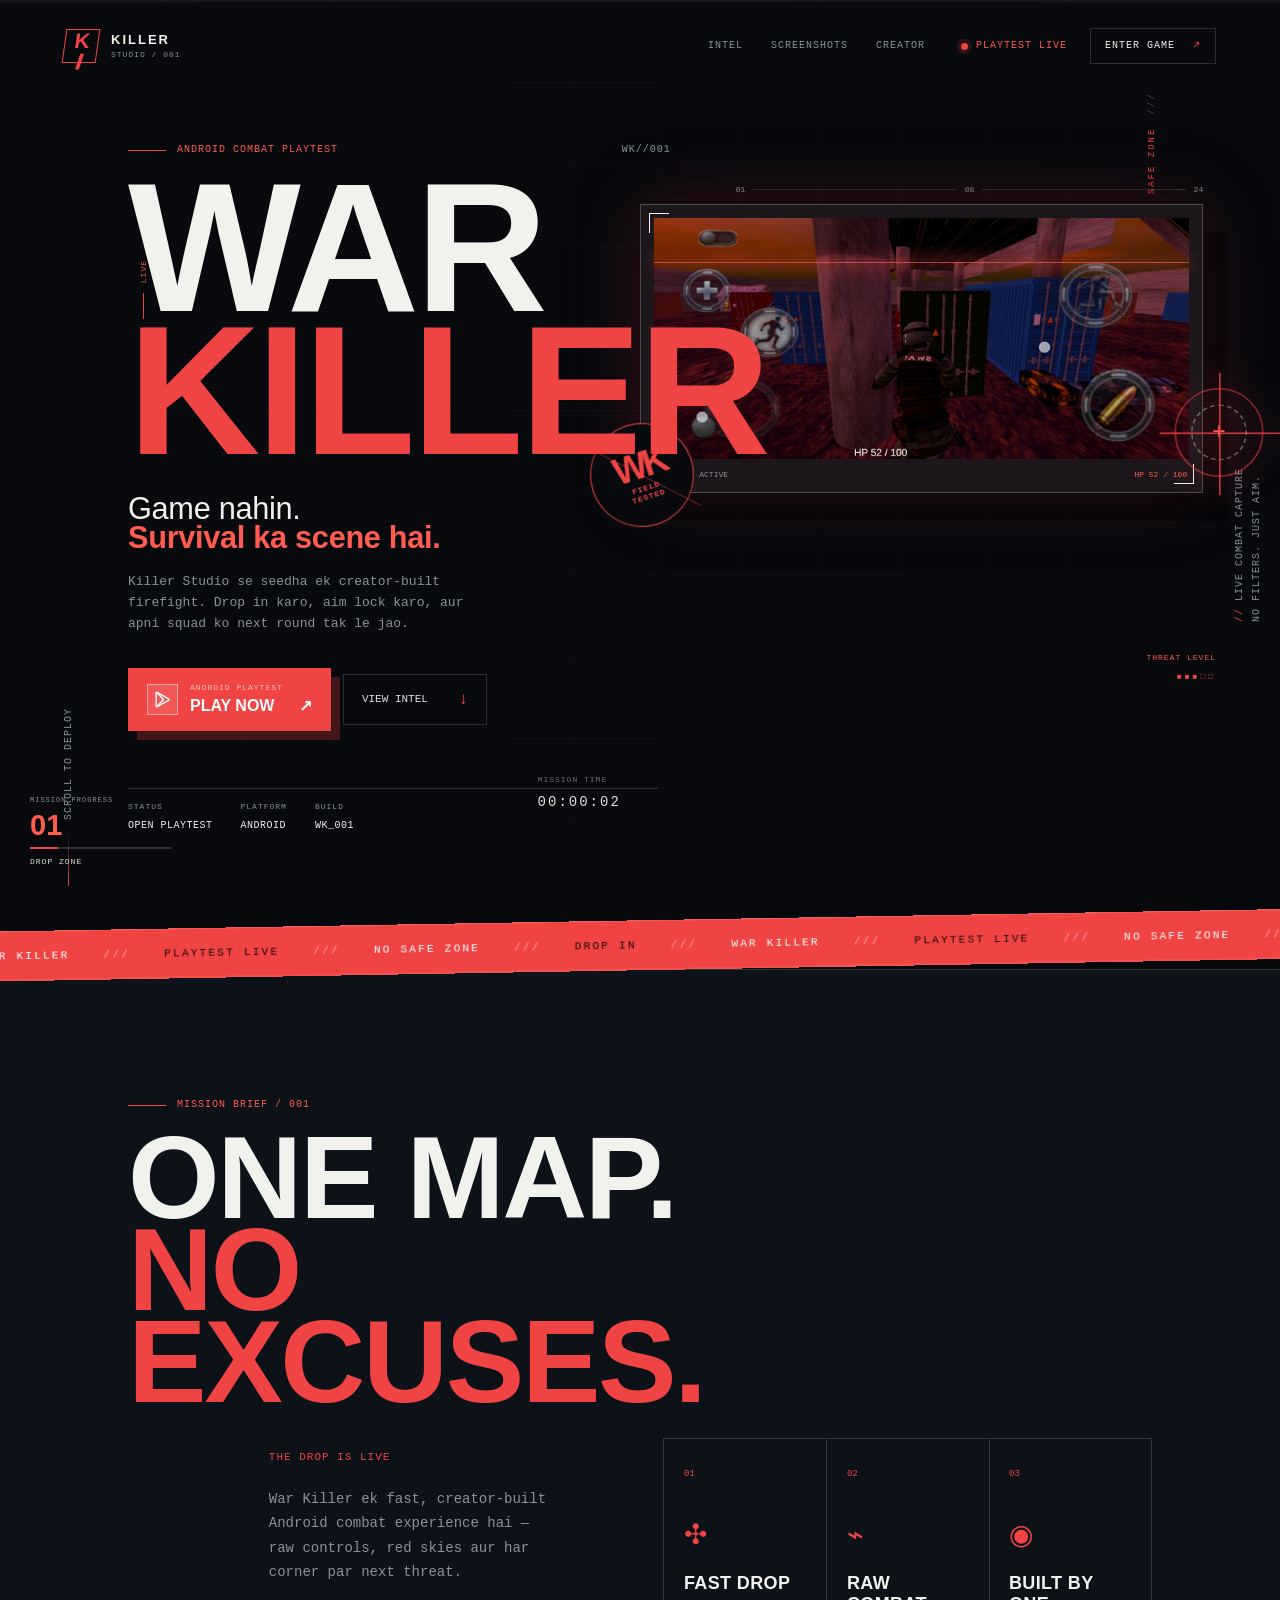
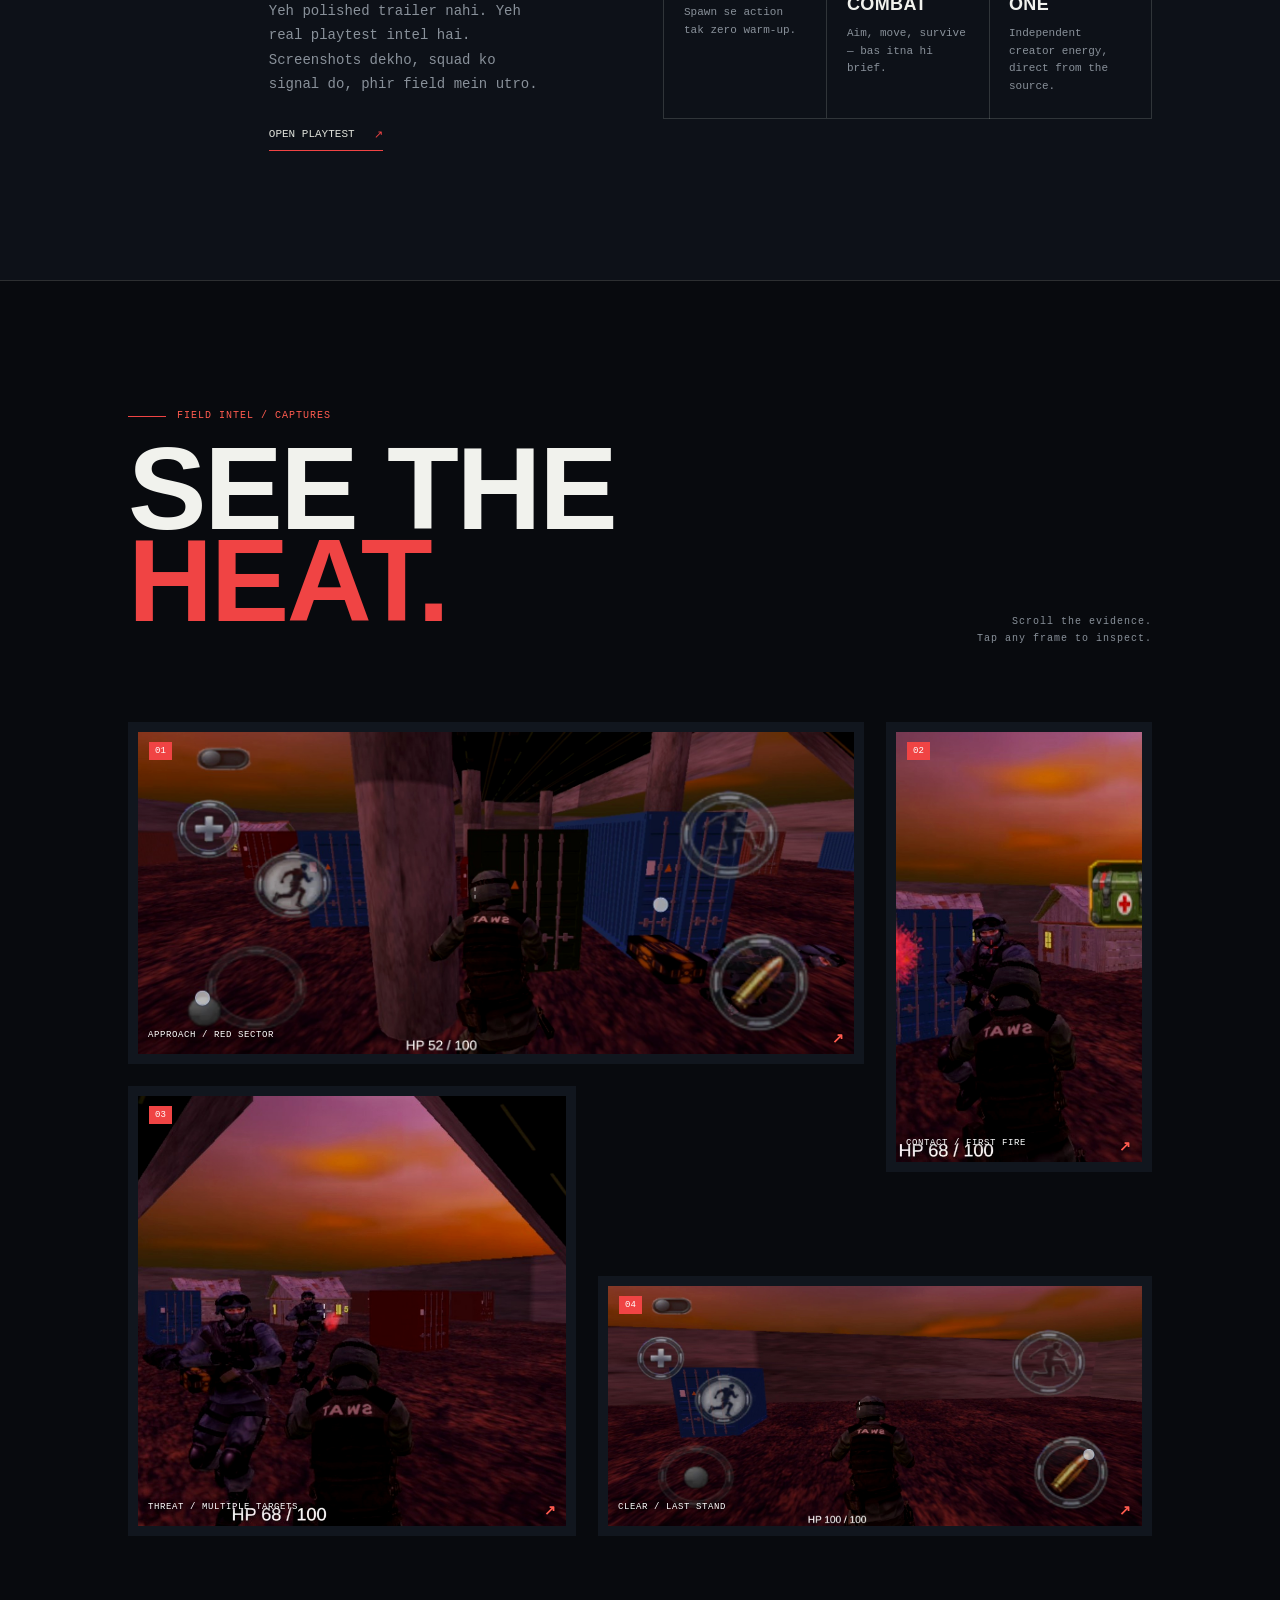
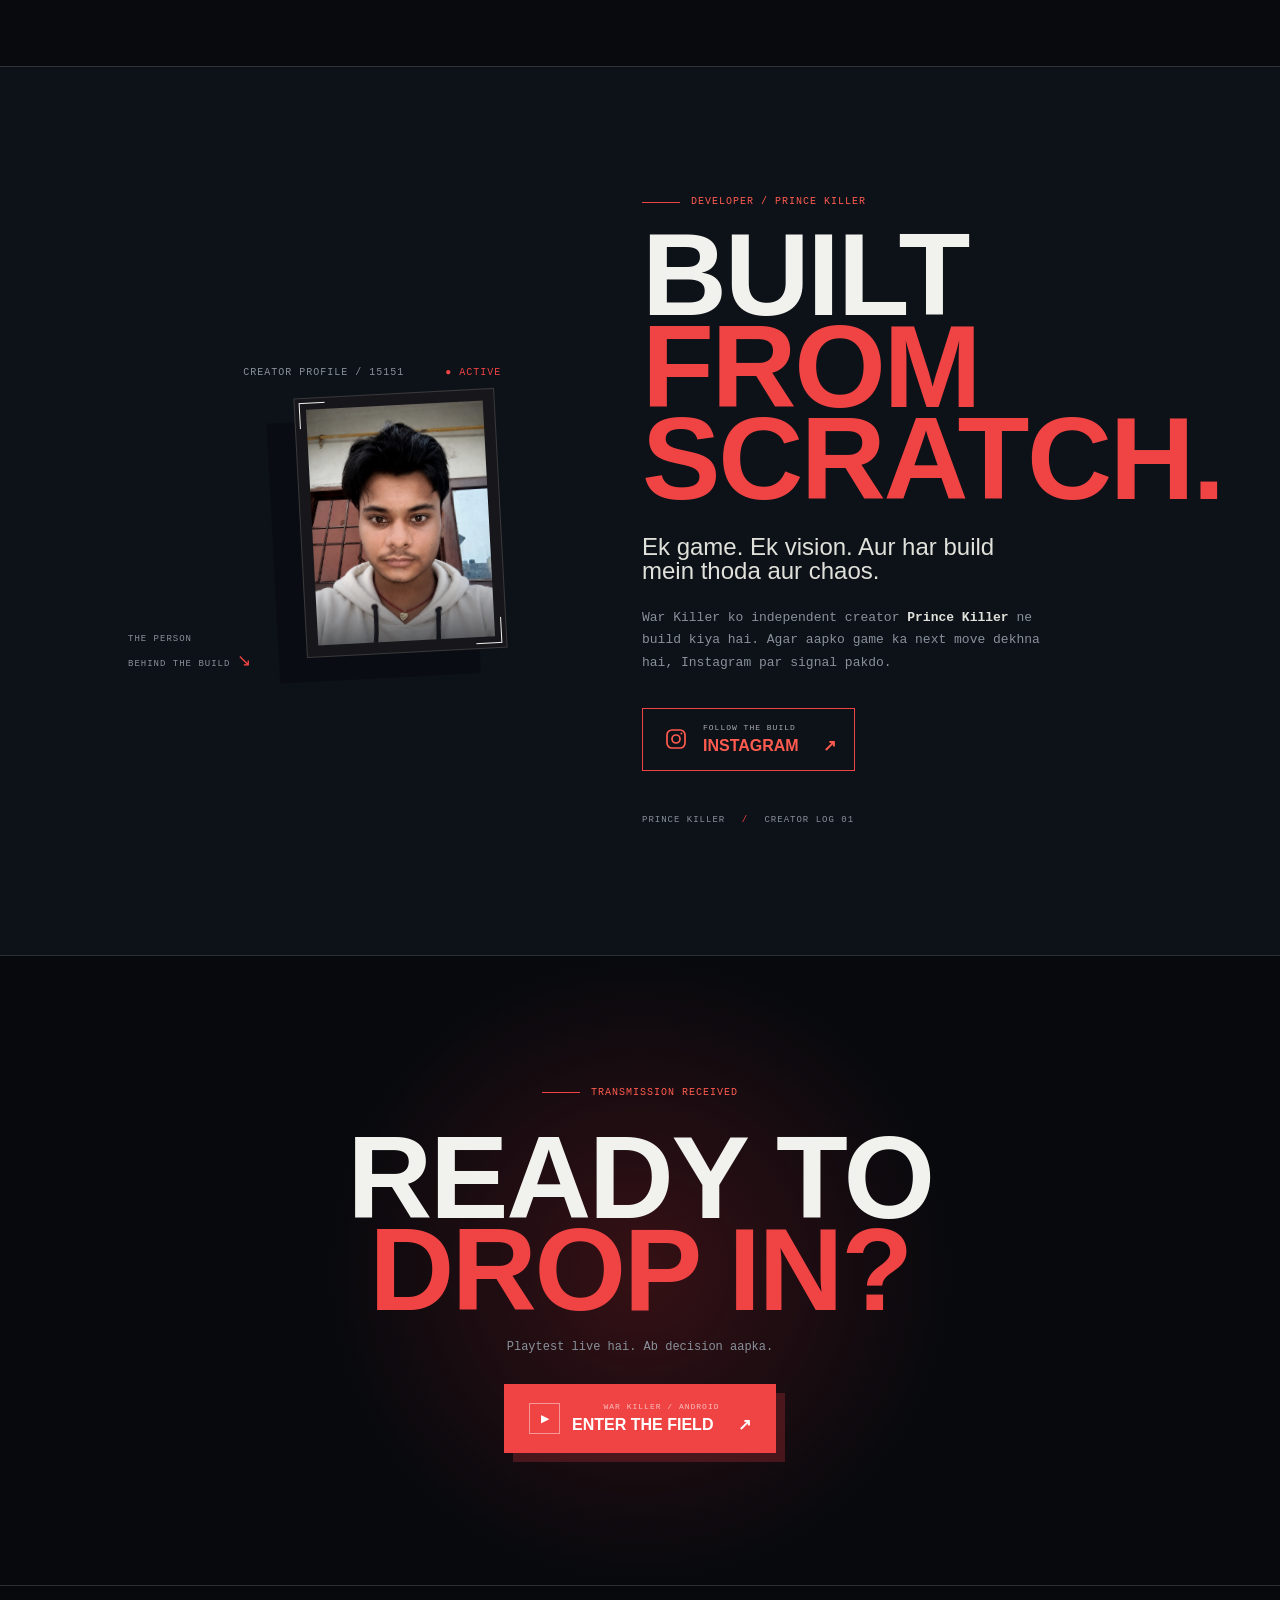
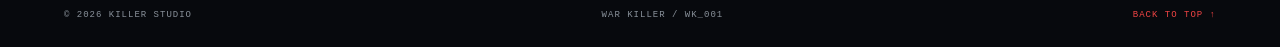
==== index.html @ 5824e51f "Add files via upload" ====
<!doctype html>
<html lang="en">
  <head>
    <meta charset="UTF-8" />
    <meta name="viewport" content="width=device-width, initial-scale=1.0" />
    <meta name="theme-color" content="#07090d" />
    <link rel="icon" href="data:image/svg+xml,%3Csvg xmlns=%27http://www.w3.org/2000/svg%27 viewBox=%270 0 64 64%27%3E%3Crect width=%2764%27 height=%2764%27 rx=%2712%27 fill=%27%2307090d%27/%3E%3Ctext x=%2732%27 y=%2745%27 font-size=%2736%27 font-weight=%27900%27 text-anchor=%27middle%27 fill=%27%23f04444%27 font-family=%27Arial%27%3EK%3C/text%3E%3C/svg%3E" />
    <meta name="description" content="War Killer by Killer Studio — creator-built Android combat playtest." />
    <title>War Killer — Killer Studio</title>
    <link rel="stylesheet" href="styles.css" />
  </head>
  <body>
    <div class="page-loader" id="page-loader" aria-hidden="true">
      <div class="loader-mark">K<span>//</span></div>
      <p>INITIALIZING WAR KILLER <span>WK//001</span></p>
      <div class="loader-track"><i></i></div>
      <small>LOADING FIELD INTEL <b>100%</b></small>
    </div>
    <div class="cursor-orb" aria-hidden="true"></div>
    <div class="scroll-progress" aria-hidden="true"><i></i></div>
    <div class="action-flash" aria-hidden="true"></div>
    <div class="tactical-reticle" aria-hidden="true"><i></i><b>+</b><span></span></div>
    <div class="scroll-mission" aria-hidden="true"><span class="scroll-mission-label">MISSION PROGRESS</span><b id="scroll-mission-value">01</b><i><em></em></i><small id="scroll-mission-name">DROP ZONE</small></div>
    <div class="site-noise" aria-hidden="true"></div>
    <header class="site-header" id="top">
      <a class="brand" href="#top" aria-label="Killer Studio home">
        <span class="brand-mark">K<span>//</span></span>
        <span class="brand-name"><b>KILLER</b><small>STUDIO / 001</small></span>
      </a>
      <nav class="main-nav" id="main-nav" aria-label="Primary navigation">
        <a href="#intel">INTEL</a>
        <a href="#screens">SCREENSHOTS</a>
        <a href="#creator">CREATOR</a>
      </nav>
      <div class="header-actions">
        <span class="live-dot"><i></i> PLAYTEST LIVE</span>
        <a class="nav-cta" href="https://play.google.com/store/apps/details?id=com.thekillerstudio.warkiller" target="_blank" rel="noopener noreferrer">ENTER GAME <span>↗</span></a>
      </div>
      <button class="menu-toggle" type="button" aria-expanded="false" aria-controls="main-nav"><span></span><span></span><span></span><b>MENU</b></button>
    </header>

    <main>
      <section class="hero section-pad action-section" data-mission="01" data-mission-name="DROP ZONE" aria-labelledby="hero-title">
        <div class="hero-grid" aria-hidden="true"></div>
        <div class="hero-hud hud-a" aria-hidden="true"><span>LAT 28.6139</span><i></i><b>LIVE</b></div>
        <div class="hero-hud hud-b" aria-hidden="true"><b>THREAT LEVEL</b><span>■■■□□</span></div>
        <div class="hero-hud hud-c" aria-hidden="true"><span>MISSION TIME</span><b id="mission-clock">00:00:00</b></div>
        <div class="hero-signal" aria-hidden="true"><span>///</span><b>NO SAFE ZONE</b><span>///</span></div>
        <div class="hero-copy reveal">
          <p class="eyebrow"><span class="eyebrow-line"></span> ANDROID COMBAT PLAYTEST <span class="eyebrow-id">WK//001</span></p>
          <h1 id="hero-title">WAR<br /><em>KILLER</em></h1>
          <p class="hero-lede">Game nahin.<br /><strong>Survival ka scene hai.</strong></p>
          <p class="hero-body">Killer Studio se seedha ek creator-built firefight. Drop in karo, aim lock karo, aur apni squad ko next round tak le jao.</p>
          <div class="hero-buttons">
            <a class="button button-primary" href="https://play.google.com/store/apps/details?id=com.thekillerstudio.warkiller" target="_blank" rel="noopener noreferrer"><span class="button-icon play-icon" aria-hidden="true"><svg viewBox="0 0 24 24"><path d="M4 3.7v16.6c0 .7.8 1.1 1.4.7L19.7 13c.6-.4.6-1.3 0-1.7L5.4 3c-.6-.4-1.4 0-1.4.7Z"/><path d="m5.2 3.4 8.1 8.6M5.2 20.6l8.1-8.6"/></svg></span><span><small>ANDROID PLAYTEST</small>PLAY NOW <b>↗</b></span></a>
            <a class="button button-ghost" href="#screens"><span>VIEW INTEL</span><b>↓</b></a>
          </div>
          <div class="hero-specs" aria-label="Game status">
            <div><small>STATUS</small><strong>OPEN PLAYTEST</strong></div>
            <div><small>PLATFORM</small><strong>ANDROID</strong></div>
            <div><small>BUILD</small><strong>WK_001</strong></div>
          </div>
        </div>

        <div class="hero-proof reveal reveal-delay-1">
          <div class="proof-ruler"><span>01</span><i></i><span>08</span><i></i><span>24</span></div>
          <figure class="hero-frame">
            <div class="frame-corner frame-corner-tl"></div><div class="frame-corner frame-corner-br"></div>
            <img src="assets/gameplay-01.jpg" alt="War Killer gameplay: soldier moving through the combat map" />
            <div class="scan-line"></div>
            <figcaption><span>CAM_01 / ACTIVE</span><span>HP 52 / 100</span></figcaption>
          </figure>
          <div class="proof-stamp"><span>WK</span><b>FIELD<br />TESTED</b><i></i></div>
          <p class="proof-note"><span>//</span> LIVE COMBAT CAPTURE<br />NO FILTERS. JUST AIM.</p>
        </div>

        <div class="scroll-cue" aria-hidden="true"><span></span> SCROLL TO DEPLOY</div>
      </section>

      <div class="signal-ticker" aria-hidden="true"><div><span>WAR KILLER</span><i>///</i><b>PLAYTEST LIVE</b><i>///</i><span>NO SAFE ZONE</span><i>///</i><b>DROP IN</b><i>///</i><span>WAR KILLER</span><i>///</i><b>PLAYTEST LIVE</b><i>///</i><span>NO SAFE ZONE</span><i>///</i><b>DROP IN</b><i>///</i></div></div>

      <section class="intel section-pad action-section" id="intel" data-mission="02" data-mission-name="MISSION BRIEF" aria-labelledby="intel-title">
        <div class="section-heading reveal">
          <p class="eyebrow"><span class="eyebrow-line"></span> MISSION BRIEF / 001</p>
          <h2 id="intel-title">ONE MAP.<br /><em>NO EXCUSES.</em></h2>
        </div>
        <div class="intel-layout">
          <div class="intel-copy reveal">
            <p class="display-kicker">THE DROP IS LIVE</p>
            <p>War Killer ek fast, creator-built Android combat experience hai — raw controls, red skies aur har corner par next threat.</p>
            <p>Yeh polished trailer nahi. Yeh real playtest intel hai. Screenshots dekho, squad ko signal do, phir field mein utro.</p>
            <a class="text-link" href="https://play.google.com/store/apps/details?id=com.thekillerstudio.warkiller" target="_blank" rel="noopener noreferrer">OPEN PLAYTEST <span>↗</span></a>
          </div>
          <div class="intel-cards reveal reveal-delay-1">
            <article class="intel-card"><span class="card-index">01</span><div class="card-icon">✣</div><h3>FAST DROP</h3><p>Spawn se action tak zero warm-up.</p></article>
            <article class="intel-card"><span class="card-index">02</span><div class="card-icon">⌁</div><h3>RAW COMBAT</h3><p>Aim, move, survive — bas itna hi brief.</p></article>
            <article class="intel-card"><span class="card-index">03</span><div class="card-icon">◉</div><h3>BUILT BY ONE</h3><p>Independent creator energy, direct from the source.</p></article>
          </div>
        </div>
      </section>

      <section class="screens section-pad action-section" id="screens" data-mission="03" data-mission-name="FIELD INTEL" aria-labelledby="screens-title">
        <div class="screens-top reveal">
          <div><p class="eyebrow"><span class="eyebrow-line"></span> FIELD INTEL / CAPTURES</p><h2 id="screens-title">SEE THE<br /><em>HEAT.</em></h2></div>
          <p class="section-note">Scroll the evidence.<br />Tap any frame to inspect.</p>
        </div>
        <div class="gallery" role="list">
          <button class="shot shot-wide reveal" type="button" data-index="0" data-title="Approach / Red Sector" data-meta="CAM_01 — HP 52 / 100" role="listitem">
            <span class="shot-number">01</span><img src="assets/gameplay-01.jpg" alt="War Killer screenshot showing a soldier entering a red combat zone" /><span class="shot-caption">APPROACH / RED SECTOR <b>↗</b></span>
          </button>
          <button class="shot shot-tall reveal reveal-delay-1" type="button" data-index="1" data-title="Contact / First Fire" data-meta="CAM_02 — HP 68 / 100" role="listitem">
            <span class="shot-number">02</span><img src="assets/gameplay-02.jpg" alt="War Killer screenshot showing a firefight near shipping containers" /><span class="shot-caption">CONTACT / FIRST FIRE <b>↗</b></span>
          </button>
          <button class="shot shot-tall reveal reveal-delay-2" type="button" data-index="2" data-title="Threat / Multiple Targets" data-meta="CAM_03 — SQUAD CONTACT" role="listitem">
            <span class="shot-number">03</span><img src="assets/gameplay-03.jpg" alt="War Killer screenshot showing multiple enemies in the distance" /><span class="shot-caption">THREAT / MULTIPLE TARGETS <b>↗</b></span>
          </button>
          <button class="shot shot-wide reveal reveal-delay-1" type="button" data-index="3" data-title="Clear / Last Stand" data-meta="CAM_04 — HP 100 / 100" role="listitem">
            <span class="shot-number">04</span><img src="assets/gameplay-04.jpg" alt="War Killer screenshot showing a soldier crossing the open red terrain" /><span class="shot-caption">CLEAR / LAST STAND <b>↗</b></span>
          </button>
        </div>
      </section>

      <section class="creator section-pad action-section" id="creator" data-mission="04" data-mission-name="CREATOR BASE" aria-labelledby="creator-title">
        <div class="creator-photo-wrap reveal">
          <div class="creator-serial">CREATOR PROFILE / 15151 <span>● ACTIVE</span></div>
          <div class="creator-photo"><img src="assets/developer.png" alt="Prince Killer, developer of War Killer" /><span class="photo-bracket top"></span><span class="photo-bracket bottom"></span></div>
          <p class="creator-photo-note">THE PERSON<br />BEHIND THE BUILD <span>↘</span></p>
        </div>
        <div class="creator-copy reveal reveal-delay-1">
          <p class="eyebrow"><span class="eyebrow-line"></span> DEVELOPER / PRINCE KILLER</p>
          <h2 id="creator-title">BUILT<br /><em>FROM SCRATCH.</em></h2>
          <p class="creator-lede">Ek game. Ek vision. Aur har build mein thoda aur chaos.</p>
          <p>War Killer ko independent creator <strong>Prince Killer</strong> ne build kiya hai. Agar aapko game ka next move dekhna hai, Instagram par signal pakdo.</p>
          <a class="button button-outline" href="https://www.instagram.com/princekiller444?stkn=MzhtbThiODlsOTB1" target="_blank" rel="noopener noreferrer"><span class="instagram-glyph" aria-hidden="true"><svg viewBox="0 0 24 24"><rect x="3" y="3" width="18" height="18" rx="5"/><circle cx="12" cy="12" r="4"/><circle class="instagram-dot" cx="17.4" cy="6.6" r="1"/></svg></span><span><small>FOLLOW THE BUILD</small>INSTAGRAM <b>↗</b></span></a>
          <div class="creator-signature">PRINCE KILLER <span>/</span> CREATOR LOG 01</div>
        </div>
      </section>

      <section class="final-cta section-pad reveal action-section" data-mission="05" data-mission-name="FINAL DROP" aria-labelledby="final-title">
        <div class="final-crosshair" aria-hidden="true"><span></span><i></i></div>
        <p class="eyebrow"><span class="eyebrow-line"></span> TRANSMISSION RECEIVED</p>
        <h2 id="final-title">READY TO<br /><em>DROP IN?</em></h2>
        <p>Playtest live hai. Ab decision aapka.</p>
        <a class="button button-primary button-large" href="https://play.google.com/store/apps/details?id=com.thekillerstudio.warkiller" target="_blank" rel="noopener noreferrer"><span class="button-icon">▶</span><span><small>WAR KILLER / ANDROID</small>ENTER THE FIELD <b>↗</b></span></a>
      </section>
    </main>

    <footer class="site-footer"><span>© 2026 KILLER STUDIO</span><span>WAR KILLER / WK_001</span><a href="#top">BACK TO TOP ↑</a></footer>

    <div class="lightbox" id="lightbox" aria-hidden="true" role="dialog" aria-modal="true" aria-labelledby="lightbox-title">
      <button class="lightbox-close" type="button" aria-label="Close screenshot viewer">× <span>CLOSE</span></button>
      <button class="lightbox-arrow lightbox-prev" type="button" aria-label="Previous screenshot">←</button>
      <figure class="lightbox-figure"><img id="lightbox-image" src="" alt="" /><figcaption><span id="lightbox-title"></span><small id="lightbox-meta"></small></figcaption></figure>
      <button class="lightbox-arrow lightbox-next" type="button" aria-label="Next screenshot">→</button>
      <div class="lightbox-count" id="lightbox-count">01 / 04</div>
    </div>
    <script src="app.js" defer></script>
  </body>
</html>
---- styles.css ----
:root {
  --ink: #07090d;
  --ink-soft: #0d1118;
  --panel: #11161e;
  --panel-2: #171d26;
  --text: #f1f2ed;
  --muted: #89919a;
  --line: rgba(235, 238, 230, .16);
  --red: #f04444;
  --red-hot: #ff5b4f;
  --red-dark: #7d2228;
  --cream: #dfe1da;
  --mono: 'Space Mono', ui-monospace, SFMono-Regular, Menlo, monospace;
  --display: 'Barlow Condensed', 'Arial Narrow', Arial, sans-serif;
  --radius: 2px;
}

* { box-sizing: border-box; }
html { scroll-behavior: smooth; background: var(--ink); }
body { margin: 0; background: var(--ink); color: var(--text); font-family: var(--display); overflow-x: hidden; }
body::selection { background: var(--red); color: white; }
a { color: inherit; text-decoration: none; }
button { color: inherit; font: inherit; }
img { display: block; max-width: 100%; }

.site-noise { position: fixed; inset: 0; z-index: 10; pointer-events: none; opacity: .09; mix-blend-mode: screen; background-image: repeating-linear-gradient(0deg, rgba(255,255,255,.05) 0 1px, transparent 1px 4px); }
.site-header { position: absolute; z-index: 20; top: 0; width: 100%; display: flex; align-items: center; gap: 36px; padding: 28px 5vw; }
.brand { display: flex; align-items: center; gap: 13px; min-width: 185px; }
.brand-mark { display: grid; place-items: center; width: 34px; height: 34px; border: 1px solid var(--red); color: var(--red); font: 800 21px/1 var(--display); letter-spacing: -4px; padding-right: 3px; transform: skew(-8deg); }
.brand-mark span { letter-spacing: -7px; }
.brand-name { display: flex; flex-direction: column; font: 700 13px/1 var(--display); letter-spacing: 2px; }
.brand-name small { margin-top: 5px; color: var(--muted); font: 8px/1 var(--mono); letter-spacing: 1px; }
.main-nav { display: flex; align-items: center; gap: 28px; margin-left: auto; }
.main-nav a, .live-dot, .nav-cta, .scroll-cue, .eyebrow, .hero-specs small, .proof-note, .creator-serial, .site-footer, .section-note { font: 10px/1 var(--mono); letter-spacing: 1px; }
.main-nav a { color: var(--muted); transition: color .2s ease; }
.main-nav a:hover { color: white; }
.header-actions { display: flex; align-items: center; gap: 23px; }
.live-dot { color: var(--red-hot); display: flex; gap: 8px; align-items: center; white-space: nowrap; }
.live-dot i { display: inline-block; width: 7px; height: 7px; border-radius: 50%; background: var(--red); box-shadow: 0 0 0 4px rgba(240,68,68,.16); animation: pulse 1.7s infinite; }
.nav-cta { border: 1px solid var(--line); padding: 12px 14px; transition: border-color .2s ease, background .2s ease, transform .2s ease; }
.nav-cta span { color: var(--red); margin-left: 10px; }
.nav-cta:hover { border-color: var(--red); background: rgba(240,68,68,.08); transform: translateY(-2px); }
.menu-toggle { display: none; border: 0; background: none; padding: 0; }

.section-pad { position: relative; padding: 130px 10vw; }
.hero { min-height: 790px; display: flex; align-items: center; padding-top: 145px; padding-bottom: 90px; overflow: hidden; isolation: isolate; }
.hero::before { content: ''; position: absolute; inset: 0; z-index: -3; background: radial-gradient(circle at 75% 45%, rgba(126, 24, 32, .48), transparent 31%), radial-gradient(circle at 19% 90%, rgba(124, 28, 34, .25), transparent 29%), var(--ink); }
.hero::after { content: ''; position: absolute; z-index: -2; width: 70vw; height: 70vw; max-width: 850px; max-height: 850px; right: -13vw; bottom: -32vw; border: 1px solid rgba(240,68,68,.15); border-radius: 50%; box-shadow: 0 0 0 40px rgba(240,68,68,.025), 0 0 0 80px rgba(240,68,68,.02); }
.hero-grid { position: absolute; z-index: -1; inset: 0; opacity: .18; background-image: linear-gradient(rgba(255,255,255,.12) 1px, transparent 1px), linear-gradient(90deg, rgba(255,255,255,.12) 1px, transparent 1px); background-size: 82px 82px; mask-image: linear-gradient(90deg, transparent, black 45%, transparent 100%); }
.hero-signal { position: absolute; top: 167px; right: 10vw; display: flex; align-items: center; gap: 13px; color: rgba(255,255,255,.28); font: 9px var(--mono); letter-spacing: 2px; transform: rotate(-90deg) translateX(50%); transform-origin: right center; }
.hero-signal b { color: var(--red); font-weight: 400; }
.hero-copy { position: relative; z-index: 2; width: 53%; max-width: 615px; }
.eyebrow { color: var(--red-hot); display: flex; align-items: center; gap: 11px; margin: 0 0 22px; }
.eyebrow-line { width: 38px; height: 1px; background: var(--red); display: inline-block; }
.eyebrow-id { color: var(--muted); margin-left: auto; }
h1, h2, h3, p { margin-top: 0; }
h1, h2 { font-family: var(--display); font-weight: 900; letter-spacing: -.02em; line-height: .78; text-transform: uppercase; }
h1 { font-size: clamp(90px, 14.3vw, 207px); margin: 0 0 31px; }
h2 { font-size: clamp(70px, 9.2vw, 133px); margin-bottom: 30px; }
h1 em, h2 em { color: var(--red); font-style: normal; }
.hero-lede { font-size: clamp(24px, 2.4vw, 37px); line-height: .96; letter-spacing: -.01em; margin-bottom: 18px; }
.hero-lede strong { color: var(--red-hot); font-weight: 700; }
.hero-body { color: var(--muted); max-width: 360px; font: 13px/1.65 var(--mono); margin-bottom: 33px; }
.hero-buttons { display: flex; flex-wrap: wrap; align-items: center; gap: 12px; }
.button { display: inline-flex; align-items: center; gap: 12px; border: 1px solid transparent; padding: 15px 18px; text-transform: uppercase; transition: transform .25s ease, box-shadow .25s ease, background .25s ease, border-color .25s ease; }
.button:hover { transform: translateY(-4px); }
.button-primary { background: var(--red); color: white; box-shadow: 9px 9px 0 rgba(125,34,40,.5); font-weight: 700; }
.button-primary:hover { background: var(--red-hot); box-shadow: 12px 12px 0 rgba(125,34,40,.55), 0 0 26px rgba(240,68,68,.3); }
.button-primary small, .button-outline small { display: block; margin-bottom: 4px; color: rgba(255,255,255,.65); font: 8px/1 var(--mono); letter-spacing: 1px; }
.button-primary b, .button-outline b { margin-left: 20px; font-size: 16px; }
.button-icon { width: 31px; height: 31px; display: grid; place-items: center; border: 1px solid rgba(255,255,255,.45); font-size: 10px; }
.button-ghost { color: var(--cream); border-color: var(--line); font: 11px var(--mono); }
.button-ghost b { color: var(--red); font-size: 17px; margin-left: 18px; }
.button-ghost:hover { border-color: var(--red); background: rgba(240,68,68,.06); }
.button-outline { border-color: var(--red); color: var(--red-hot); font-weight: 700; margin-top: 20px; }
.button-outline:hover { color: white; background: var(--red); }
.instagram-glyph { font: 25px/1 Arial; }
.hero-specs { display: flex; gap: 28px; margin-top: 57px; border-top: 1px solid var(--line); padding-top: 14px; max-width: 530px; }
.hero-specs div { display: flex; flex-direction: column; gap: 9px; }
.hero-specs small { color: var(--muted); font-size: 8px; }
.hero-specs strong { font: 10px var(--mono); letter-spacing: .5px; }
.hero-proof { position: absolute; right: 6vw; top: 185px; width: min(44vw, 620px); transform: rotate(4deg); }
.proof-ruler { display: flex; align-items: center; gap: 8px; margin: 0 0 10px auto; width: 83%; color: var(--muted); font: 8px var(--mono); }
.proof-ruler i { height: 1px; flex: 1; background: var(--line); }
.hero-frame { position: relative; margin: 0; padding: 13px; background: #1a161a; border: 1px solid rgba(255,255,255,.22); box-shadow: 25px 28px 0 rgba(0,0,0,.34), 0 0 70px rgba(158,31,36,.27); overflow: hidden; }
.hero-frame img { width: 100%; aspect-ratio: 1536 / 691; object-fit: cover; filter: saturate(1.17) contrast(1.05); }
.hero-frame figcaption { display: flex; justify-content: space-between; padding: 11px 2px 0; font: 8px var(--mono); color: var(--muted); }
.hero-frame figcaption span:last-child { color: var(--red-hot); }
.frame-corner { position: absolute; width: 20px; height: 20px; border-color: var(--red); z-index: 2; }
.frame-corner-tl { top: 8px; left: 8px; border-left: 1px solid; border-top: 1px solid; }
.frame-corner-br { bottom: 8px; right: 8px; border-right: 1px solid; border-bottom: 1px solid; }
.scan-line { position: absolute; left: 13px; right: 13px; top: 20%; height: 1px; background: var(--red-hot); opacity: .7; box-shadow: 0 0 15px 2px var(--red); animation: scan 4.5s ease-in-out infinite; }
.proof-stamp { position: absolute; bottom: -34px; left: -50px; width: 104px; height: 104px; display: flex; flex-direction: column; justify-content: center; align-items: center; border: 1px solid var(--red); border-radius: 50%; background: var(--ink); color: var(--red); transform: rotate(-18deg); font: 9px var(--mono); text-align: center; }
.proof-stamp span { font: 800 36px/1 var(--display); letter-spacing: -4px; }
.proof-stamp b { font-size: 8px; letter-spacing: 1px; }
.proof-stamp i { position: absolute; width: 132px; height: 1px; background: var(--red); transform: rotate(45deg); opacity: .45; }
.proof-note { position: absolute; right: -62px; bottom: 15px; color: var(--muted); line-height: 1.7; transform: rotate(-90deg); transform-origin: right bottom; }
.proof-note span { color: var(--red); }
.scroll-cue { position: absolute; bottom: 35px; left: 5vw; color: var(--muted); display: flex; align-items: center; gap: 12px; writing-mode: vertical-rl; transform: rotate(180deg); }
.scroll-cue span { width: 1px; height: 54px; background: linear-gradient(var(--red), transparent); }

.intel { background: var(--ink-soft); border-top: 1px solid var(--line); }
.intel::before { content: '002'; position: absolute; right: 8vw; top: 85px; color: rgba(255,255,255,.04); font: 170px/1 var(--display); font-weight: 900; }
.section-heading { max-width: 620px; }
.intel-layout { display: grid; grid-template-columns: minmax(250px, .8fr) 1.4fr; gap: 9vw; align-items: start; margin-left: 11vw; }
.intel-copy { max-width: 380px; padding-top: 13px; }
.display-kicker { color: var(--red); font: 11px var(--mono); letter-spacing: 1px; margin-bottom: 24px; }
.intel-copy > p:not(.display-kicker) { color: var(--muted); font: 14px/1.75 var(--mono); }
.text-link { display: inline-flex; gap: 19px; align-items: center; margin-top: 17px; color: var(--cream); font: 11px var(--mono); border-bottom: 1px solid var(--red); padding-bottom: 9px; }
.text-link span { color: var(--red); transition: transform .2s ease; }
.text-link:hover span { transform: translate(4px,-3px); }
.intel-cards { display: grid; grid-template-columns: repeat(3, 1fr); border-top: 1px solid var(--line); border-left: 1px solid var(--line); }
.intel-card { position: relative; min-height: 245px; padding: 23px 20px; border-right: 1px solid var(--line); border-bottom: 1px solid var(--line); transition: background .25s ease, transform .25s ease; }
.intel-card:hover { background: rgba(240,68,68,.06); transform: translateY(-5px); }
.card-index { font: 9px var(--mono); color: var(--red); }
.card-icon { margin: 38px 0 22px; font-size: 28px; color: var(--red); }
.intel-card h3 { margin: 0 0 10px; font-size: 18px; letter-spacing: .02em; }
.intel-card p { color: var(--muted); font: 11px/1.6 var(--mono); margin: 0; }

.screens { background: #080a0e; border-top: 1px solid var(--line); }
.screens::after { content: ''; position: absolute; inset: 0; opacity: .3; pointer-events: none; background: linear-gradient(115deg, transparent 0 49.8%, rgba(240,68,68,.12) 50%, transparent 50.2%); }
.screens-top { display: flex; justify-content: space-between; align-items: end; margin-bottom: 65px; }
.section-note { color: var(--muted); line-height: 1.7; text-align: right; }
.gallery { position: relative; z-index: 1; display: grid; grid-template-columns: 1.35fr .8fr .8fr; grid-template-rows: auto auto; gap: 22px; align-items: start; }
.shot { position: relative; display: block; border: 0; padding: 10px; background: var(--panel); cursor: pointer; text-align: left; overflow: hidden; transition: transform .35s cubic-bezier(.2,.8,.2,1), background .35s ease, box-shadow .35s ease; }
.shot:hover { transform: translateY(-8px) rotate(-.5deg); background: #1b2028; box-shadow: 0 17px 0 rgba(125,34,40,.32); }
.shot::before { content: ''; position: absolute; inset: 10px; z-index: 1; border: 1px solid transparent; transition: border-color .3s ease; pointer-events: none; }
.shot:hover::before { border-color: rgba(240,68,68,.7); }
.shot img { width: 100%; object-fit: cover; filter: saturate(.96) contrast(1.06); transition: transform .5s ease, filter .5s ease; }
.shot:hover img { transform: scale(1.04); filter: saturate(1.2) contrast(1.06); }
.shot-wide { grid-column: span 2; }
.shot-tall { grid-row: span 2; }
.shot-tall img { height: 100%; min-height: 430px; object-fit: cover; }
.shot-wide img { aspect-ratio: 1536 / 691; }
.shot-number { position: absolute; z-index: 2; top: 20px; left: 21px; padding: 4px 6px; background: var(--red); color: white; font: 9px var(--mono); }
.shot-caption { position: absolute; left: 20px; right: 20px; bottom: 17px; z-index: 2; display: flex; justify-content: space-between; color: white; font: 9px var(--mono); letter-spacing: .6px; text-shadow: 0 1px 5px #000; }
.shot-caption b { color: var(--red-hot); font-size: 14px; }

.creator { display: grid; grid-template-columns: 1fr 1fr; gap: 11vw; align-items: center; background: var(--ink-soft); border-top: 1px solid var(--line); }
.creator-photo-wrap { position: relative; max-width: 440px; margin-left: 9vw; }
.creator-serial { display: flex; justify-content: space-between; color: var(--muted); margin-bottom: 15px; }
.creator-serial span { color: var(--red); }
.creator-photo { position: relative; width: 78%; margin-left: auto; border: 1px solid var(--line); padding: 11px; background: #17161a; transform: rotate(-3deg); box-shadow: -28px 24px 0 rgba(0,0,0,.25); }
.creator-photo::after { content: ''; position: absolute; inset: 11px; background: linear-gradient(180deg, transparent 70%, rgba(7,9,13,.62)); pointer-events: none; }
.creator-photo img { width: 100%; aspect-ratio: 1152 / 1536; object-fit: cover; filter: saturate(.85) contrast(1.08); }
.photo-bracket { position: absolute; z-index: 2; width: 26px; height: 26px; border-color: var(--red); }
.photo-bracket.top { top: 4px; left: 4px; border-left: 1px solid; border-top: 1px solid; }
.photo-bracket.bottom { bottom: 4px; right: 4px; border-right: 1px solid; border-bottom: 1px solid; }
.creator-photo-note { position: absolute; left: -9vw; bottom: -32px; color: var(--muted); font: 9px/1.7 var(--mono); letter-spacing: 1px; }
.creator-photo-note span { color: var(--red); font-size: 17px; }
.creator-copy { max-width: 510px; }
.creator-lede { color: var(--cream); font-size: 24px; line-height: 1; max-width: 360px; }
.creator-copy > p:not(.eyebrow):not(.creator-lede) { color: var(--muted); font: 13px/1.75 var(--mono); max-width: 410px; }
.creator-copy strong { color: var(--cream); }
.creator-signature { margin-top: 44px; color: var(--muted); font: 9px var(--mono); letter-spacing: 1px; }
.creator-signature span { color: var(--red); margin: 0 10px; }

.final-cta { display: flex; flex-direction: column; align-items: center; text-align: center; min-height: 630px; justify-content: center; overflow: hidden; background: radial-gradient(circle at center, rgba(124,28,34,.4), transparent 44%), var(--ink); border-top: 1px solid var(--line); }
.final-cta::before { content: ''; position: absolute; inset: 0; opacity: .28; background-image: linear-gradient(rgba(255,255,255,.13) 1px, transparent 1px), linear-gradient(90deg, rgba(255,255,255,.13) 1px, transparent 1px); background-size: 42px 42px; mask-image: radial-gradient(circle, black, transparent 67%); }
.final-cta .eyebrow, .final-cta h2, .final-cta > p:not(.eyebrow), .final-cta .button { position: relative; z-index: 1; }
.final-cta .eyebrow { margin-bottom: 34px; }
.final-cta h2 { margin-bottom: 25px; }
.final-cta > p:not(.eyebrow) { color: var(--muted); font: 12px var(--mono); }
.button-large { margin-top: 18px; padding: 18px 24px; }
.final-crosshair { position: absolute; width: min(75vw, 800px); height: min(75vw, 800px); border: 1px solid rgba(240,68,68,.16); border-radius: 50%; }
.final-crosshair::before, .final-crosshair::after { content: ''; position: absolute; background: rgba(240,68,68,.15); }
.final-crosshair::before { width: 100%; height: 1px; top: 50%; left: 0; }
.final-crosshair::after { height: 100%; width: 1px; left: 50%; top: 0; }
.final-crosshair span { position: absolute; width: 23px; height: 23px; border: 1px solid var(--red); border-radius: 50%; top: calc(50% - 12px); left: calc(50% - 12px); }
.final-crosshair i { position: absolute; inset: 15%; border: 1px dashed rgba(240,68,68,.12); border-radius: 50%; }
.site-footer { display: flex; justify-content: space-between; align-items: center; padding: 25px 5vw; border-top: 1px solid var(--line); color: var(--muted); font-size: 9px; }
.site-footer a { color: var(--red); }

.lightbox { position: fixed; inset: 0; z-index: 100; display: grid; place-items: center; padding: 7vw; background: rgba(4,5,7,.94); opacity: 0; pointer-events: none; transition: opacity .3s ease; }
.lightbox.is-open { opacity: 1; pointer-events: auto; }
.lightbox-figure { max-width: min(1000px, 82vw); margin: 0; transform: translateY(15px) scale(.98); transition: transform .35s ease; }
.lightbox.is-open .lightbox-figure { transform: translateY(0) scale(1); }
.lightbox-figure img { max-height: 74vh; width: auto; max-width: 100%; object-fit: contain; border: 1px solid rgba(255,255,255,.28); box-shadow: 0 0 60px rgba(240,68,68,.17); }
.lightbox-figure figcaption { display: flex; justify-content: space-between; gap: 18px; padding-top: 14px; font: 11px var(--mono); }
.lightbox-figure small { color: var(--red-hot); font: 10px var(--mono); }
.lightbox-close { position: absolute; top: 30px; right: 37px; border: 0; background: none; color: var(--red-hot); cursor: pointer; font-size: 28px; }
.lightbox-close span { font: 9px var(--mono); vertical-align: middle; margin-left: 4px; }
.lightbox-arrow { position: absolute; top: 50%; border: 1px solid var(--line); background: rgba(255,255,255,.04); padding: 14px 18px; cursor: pointer; font: 24px var(--mono); transition: background .2s ease, border-color .2s ease; }
.lightbox-arrow:hover { background: var(--red); border-color: var(--red); }
.lightbox-prev { left: 28px; }
.lightbox-next { right: 28px; }
.lightbox-count { position: absolute; bottom: 28px; left: 50%; transform: translateX(-50%); color: var(--muted); font: 10px var(--mono); }

.reveal { opacity: 0; transform: translateY(25px); transition: opacity .75s ease, transform .75s cubic-bezier(.2,.8,.2,1); }
.reveal.is-visible { opacity: 1; transform: none; }
.reveal-delay-1 { transition-delay: .1s; }
.reveal-delay-2 { transition-delay: .2s; }
@keyframes pulse { 50% { box-shadow: 0 0 0 7px rgba(240,68,68,0); } }
@keyframes scan { 0%, 100% { top: 18%; opacity: 0; } 15% { opacity: .75; } 70% { opacity: .75; } 85% { top: 79%; opacity: 0; } }

@media (max-width: 1050px) {
  .site-header { padding-left: 4vw; padding-right: 4vw; }
  .hero-proof { right: 2vw; width: min(48vw, 590px); }
  .hero-copy { width: 58%; }
  .proof-note { display: none; }
  .intel-layout { margin-left: 3vw; }
  .creator-photo-wrap { margin-left: 2vw; }
  .creator-photo-note { left: -2vw; }
}
@media (max-width: 760px) {
  .site-header { position: absolute; padding: 20px 6vw; }
  .main-nav { position: absolute; top: 74px; left: 6vw; right: 6vw; display: none; flex-direction: column; align-items: flex-start; gap: 18px; padding: 20px; background: rgba(13,17,24,.96); border: 1px solid var(--line); }
  .main-nav.is-open { display: flex; }
  .header-actions { margin-left: auto; }
  .header-actions .live-dot, .nav-cta { display: none; }
  .menu-toggle { display: flex; align-items: center; gap: 4px; flex-direction: column; cursor: pointer; }
  .menu-toggle span { width: 24px; height: 1px; background: var(--text); }
  .menu-toggle b { color: var(--muted); font: 7px var(--mono); margin-top: 4px; }
  .section-pad { padding: 90px 6vw; }
  .hero { min-height: auto; padding-top: 150px; padding-bottom: 90px; display: block; }
  .hero-copy { width: 100%; }
  h1 { font-size: clamp(83px, 25vw, 145px); }
  .hero-proof { position: relative; top: auto; right: auto; width: 95%; margin: 70px 0 0 auto; transform: rotate(3deg); }
  .hero-signal { top: 165px; right: -16vw; }
  .hero-specs { margin-top: 38px; gap: 16px; justify-content: space-between; }
  .scroll-cue { display: none; }
  .intel::before { top: 45px; font-size: 110px; }
  .intel-layout { display: block; margin-left: 0; }
  .intel-copy { margin-bottom: 50px; }
  .intel-cards { grid-template-columns: 1fr; }
  .intel-card { min-height: auto; display: grid; grid-template-columns: 40px 40px 1fr; align-items: center; gap: 12px; padding: 17px 20px; }
  .card-index { grid-row: span 2; }
  .card-icon { margin: 0; }
  .intel-card h3 { margin: 0; }
  .intel-card p { grid-column: 3; }
  .screens-top { align-items: flex-start; flex-direction: column; gap: 22px; margin-bottom: 35px; }
  .section-note { text-align: left; }
  .gallery { display: flex; flex-direction: column; gap: 15px; }
  .shot, .shot-wide, .shot-tall { width: 100%; }
  .shot-tall img, .shot-wide img { height: auto; min-height: 0; aspect-ratio: 1536 / 691; }
  .creator { display: flex; flex-direction: column; align-items: stretch; gap: 70px; }
  .creator-photo-wrap { width: 82%; margin: 0 auto; }
  .creator-photo-note { left: -5vw; bottom: -45px; }
  .creator-copy { max-width: none; }
  .final-cta { min-height: 550px; }
  .site-footer { gap: 14px; flex-wrap: wrap; font-size: 8px; }
  .lightbox { padding: 20px; }
  .lightbox-figure { max-width: 100%; }
  .lightbox-figure img { max-height: 70vh; }
  .lightbox-arrow { top: auto; bottom: 24px; }
  .lightbox-prev { left: 24px; }
  .lightbox-next { right: 24px; }
  .lightbox-count { bottom: 38px; }
}
@media (prefers-reduced-motion: reduce) {
  *, *::before, *::after { scroll-behavior: auto !important; animation-duration: .01ms !important; animation-iteration-count: 1 !important; transition-duration: .01ms !important; }
  .reveal { opacity: 1; transform: none; }
}


/* Motion layer: CSS-only atmosphere plus lightweight pointer choreography. */
.page-loader { position: fixed; inset: 0; z-index: 200; display: flex; flex-direction: column; align-items: center; justify-content: center; gap: 14px; background: #07090d; transition: opacity .7s ease, visibility .7s ease; }
.page-loader.is-done { opacity: 0; visibility: hidden; pointer-events: none; }
.loader-mark { color: var(--red); font: 800 54px/1 var(--display); letter-spacing: -8px; transform: skew(-8deg); animation: loaderFlicker 1s steps(2) infinite; }
.loader-mark span { letter-spacing: -12px; }
.page-loader p, .page-loader small { color: var(--muted); font: 9px var(--mono); letter-spacing: 1.4px; }
.page-loader p { margin: 0; color: var(--cream); }
.page-loader p span { color: var(--red); margin-left: 12px; }
.loader-track { width: min(260px, 62vw); height: 2px; background: var(--line); overflow: hidden; }
.loader-track i { display: block; width: 35%; height: 100%; background: var(--red); box-shadow: 0 0 18px var(--red); animation: loaderTrack 1.15s cubic-bezier(.2,.7,.2,1) forwards; }
.page-loader small { width: min(260px, 62vw); display: flex; justify-content: space-between; }
.page-loader small b { color: var(--red-hot); font-weight: 400; }
.cursor-orb { position: fixed; z-index: 150; width: 20px; height: 20px; border: 1px solid rgba(240,68,68,.7); border-radius: 50%; pointer-events: none; opacity: 0; transform: translate(-50%, -50%); transition: width .25s ease, height .25s ease, opacity .3s ease, background .25s ease; mix-blend-mode: screen; }
.cursor-orb.is-active { opacity: 1; }
.cursor-orb.is-hover { width: 48px; height: 48px; background: rgba(240,68,68,.13); }
.scroll-progress { position: fixed; z-index: 80; top: 0; left: 0; width: 100%; height: 2px; pointer-events: none; background: rgba(255,255,255,.06); }
.scroll-progress i { display: block; height: 100%; width: 0%; background: var(--red); box-shadow: 0 0 12px var(--red); }
.hero-hud { position: absolute; z-index: 1; color: rgba(238,241,234,.42); font: 8px var(--mono); letter-spacing: 1px; display: flex; align-items: center; gap: 10px; animation: hudDrift 4s ease-in-out infinite; }
.hero-hud i { display: block; width: 26px; height: 1px; background: var(--red); }
.hero-hud b { color: var(--red-hot); font-weight: 400; }
.hud-a { top: 35%; left: 6vw; transform: rotate(-90deg); }
.hud-b { right: 5vw; bottom: 26%; flex-direction: column; align-items: end; animation-delay: -1.5s; }
.hud-b span { color: var(--red); letter-spacing: 3px; }
.hud-c { left: 42%; bottom: 12%; flex-direction: column; align-items: start; animation-delay: -3s; }
.hud-c b { color: var(--cream); font-size: 14px; letter-spacing: 2px; }
.signal-ticker { position: relative; z-index: 3; overflow: hidden; padding: 17px 0; border-top: 1px solid var(--line); border-bottom: 1px solid var(--line); background: var(--red); color: #fff; transform: rotate(-1deg) scale(1.03); }
.signal-ticker > div { width: max-content; display: flex; align-items: center; gap: 33px; animation: tickerMove 24s linear infinite; }
.signal-ticker span, .signal-ticker b, .signal-ticker i { font: 11px var(--mono); letter-spacing: 2px; white-space: nowrap; }
.signal-ticker i { opacity: .5; font-style: normal; }
.signal-ticker b { color: #24090a; }
.shot::after { content: ''; position: absolute; z-index: 2; left: 10px; right: 10px; top: -30%; height: 24%; opacity: 0; pointer-events: none; background: linear-gradient(transparent, rgba(240,68,68,.28), transparent); transition: opacity .25s ease; }
.shot:hover::after { opacity: 1; animation: cardScan 1.1s ease forwards; }
.hero-frame { animation: frameFloat 6s ease-in-out infinite; }
.hero-proof:hover .hero-frame { animation-play-state: paused; }
.button-primary { position: relative; overflow: hidden; }
.button-primary::after { content: ''; position: absolute; top: -60%; left: -30%; width: 20%; height: 220%; background: rgba(255,255,255,.32); transform: rotate(20deg); animation: buttonSheen 4.5s ease-in-out infinite; }
@keyframes loaderTrack { from { transform: translateX(-105%); } to { transform: translateX(285%); } }
@keyframes loaderFlicker { 0%, 100% { opacity: 1; } 50% { opacity: .55; } }
@keyframes hudDrift { 0%,100% { opacity: .35; translate: 0 0; } 50% { opacity: .8; translate: 0 -8px; } }
@keyframes tickerMove { to { transform: translateX(-50%); } }
@keyframes cardScan { 0% { top: -30%; } 100% { top: 125%; } }
@keyframes frameFloat { 0%,100% { translate: 0 0; } 50% { translate: 0 -10px; } }
@keyframes buttonSheen { 0%, 45% { left: -30%; opacity: 0; } 52% { opacity: 1; } 65%,100% { left: 140%; opacity: 0; } }

@media (max-width: 760px) {
  .cursor-orb { display: none; }
  .hero-hud { display: none; }
  .signal-ticker { margin-top: -2px; }
  .hero-frame { animation-duration: 7s; }
}
@media (prefers-reduced-motion: reduce) {
  .page-loader, .hero-frame, .signal-ticker > div, .hero-hud, .button-primary::after, .shot::after { animation: none !important; }
}



/* ACTION MODE: scroll-driven mission choreography */
.action-section { --scroll-shift: 0px; --section-scale: 1; transform: translateY(var(--scroll-shift)) scale(var(--section-scale)); transition: transform .12s linear; }
.action-section::before { transition: opacity .4s ease; }
.action-section.is-current { z-index: 2; }
.action-section.is-current::after { opacity: .48; }
.action-flash { position: fixed; inset: 0; z-index: 140; pointer-events: none; background: radial-gradient(circle at var(--impact-x, 50%) var(--impact-y, 50%), rgba(255,91,79,.7), rgba(240,68,68,.17) 14%, transparent 42%); opacity: 0; mix-blend-mode: screen; }
.action-flash.is-hit { animation: impactFlash .52s cubic-bezier(.2,.8,.2,1); }
.tactical-reticle { position: fixed; z-index: 70; right: 34px; top: 50%; width: 54px; height: 54px; border: 1px solid rgba(240,68,68,.5); border-radius: 50%; pointer-events: none; opacity: .5; transform: translateY(-50%); transition: opacity .3s ease, scale .3s ease; }
.tactical-reticle::before, .tactical-reticle::after { content: ''; position: absolute; background: var(--red); opacity: .8; }
.tactical-reticle::before { top: 50%; left: -10px; width: 74px; height: 1px; }
.tactical-reticle::after { left: 50%; top: -10px; height: 74px; width: 1px; }
.tactical-reticle i { position: absolute; inset: 9px; border: 1px dashed rgba(255,255,255,.33); border-radius: 50%; animation: reticleSpin 8s linear infinite; }
.tactical-reticle b { position: absolute; left: 50%; top: 50%; transform: translate(-50%,-50%); color: var(--red-hot); font: 14px var(--mono); font-weight: 400; }
.tactical-reticle span { position: absolute; top: -22px; left: 0; color: var(--red-hot); font: 7px var(--mono); letter-spacing: 1px; white-space: nowrap; }
.scroll-mission { position: fixed; z-index: 70; left: 30px; bottom: 34px; width: 142px; pointer-events: none; color: var(--muted); font: 8px var(--mono); letter-spacing: 1px; }
.scroll-mission-label { display: block; margin-bottom: 10px; font-size: 7px; }
.scroll-mission > b { display: block; color: var(--red-hot); font: 800 29px/.8 var(--display); letter-spacing: 0; }
.scroll-mission > i { display: block; position: relative; height: 2px; margin: 10px 0 8px; background: rgba(255,255,255,.15); overflow: hidden; }
.scroll-mission > i em { display: block; width: 20%; height: 100%; background: var(--red); box-shadow: 0 0 10px var(--red); transition: width .2s ease; }
.scroll-mission small { color: var(--cream); font: 8px var(--mono); letter-spacing: 1px; }
.scroll-mission.is-changing > b, .scroll-mission.is-changing > small { animation: missionGlitch .34s steps(2); }
.section-pad:not(.hero) { overflow: hidden; }
.intel::after, .screens::after, .creator::after, .final-cta::after { transition: opacity .35s ease, transform .8s cubic-bezier(.2,.8,.2,1); }
.intel.is-current::after, .screens.is-current::after, .creator.is-current::after, .final-cta.is-current::after { transform: translateX(calc(var(--section-x, 0) * 1px)); }
.intel-cards .intel-card { --card-y: 0px; transform: translateY(var(--card-y)); transition: transform .45s cubic-bezier(.2,.8,.2,1), background .25s ease; }
.intel-cards.is-live .intel-card:nth-child(1) { --card-y: -9px; transition-delay: .05s; }
.intel-cards.is-live .intel-card:nth-child(2) { --card-y: 9px; transition-delay: .12s; }
.intel-cards.is-live .intel-card:nth-child(3) { --card-y: -4px; transition-delay: .2s; }
.screens .shot { --shot-shift: 0px; transform: translateY(var(--shot-shift)); }
.screens .shot:nth-child(2) { transition-delay: .08s; }
.screens .shot:nth-child(3) { transition-delay: .16s; }
.creator-photo-wrap.is-live .creator-photo { animation: creatorImpact .75s cubic-bezier(.2,.8,.2,1); }
.final-cta.is-current .final-crosshair { animation: finalLock .9s cubic-bezier(.2,.8,.2,1); }
@keyframes impactFlash { 0% { opacity: 0; } 12% { opacity: .85; } 100% { opacity: 0; } }
@keyframes reticleSpin { to { transform: rotate(360deg); } }
@keyframes missionGlitch { 0%,100% { opacity: 1; transform: translateX(0); } 25% { opacity: .2; transform: translateX(-5px); } 50% { opacity: 1; transform: translateX(4px); } 75% { opacity: .45; transform: translateX(-2px); } }
@keyframes creatorImpact { 0% { transform: rotate(-3deg) scale(.92); filter: brightness(2); } 45% { transform: rotate(1deg) scale(1.04); filter: brightness(1.3); } 100% { transform: rotate(-3deg) scale(1); filter: brightness(1); } }
@keyframes finalLock { 0% { transform: scale(1.22) rotate(-8deg); opacity: .1; } 50% { transform: scale(.94) rotate(2deg); opacity: 1; } 100% { transform: scale(1) rotate(0); opacity: 1; } }
@media (max-width: 760px) {
  .tactical-reticle { right: 16px; width: 42px; height: 42px; opacity: .35; }
  .tactical-reticle::before { width: 60px; }
  .tactical-reticle::after { height: 60px; }
  .scroll-mission { left: 18px; bottom: 18px; transform: scale(.82); transform-origin: left bottom; }
}
@media (prefers-reduced-motion: reduce) {
  .action-section { transform: none !important; transition: none !important; }
  .action-flash, .tactical-reticle i, .scroll-mission.is-changing > b, .scroll-mission.is-changing > small, .creator-photo-wrap.is-live .creator-photo, .final-cta.is-current .final-crosshair { animation: none !important; }
}


/* HEAVY ACTION SCROLL: intentionally visible section-to-section impact */
body.action-hit { animation: bodyJolt .38s cubic-bezier(.2,.8,.2,1); }
body.action-hit .site-header { animation: headerJolt .38s cubic-bezier(.2,.8,.2,1); }
.action-section { will-change: transform, filter; }
.action-section.is-entering { animation: sectionBreach .78s cubic-bezier(.16,.84,.24,1) both; }
.action-section.is-entering::before { animation: redSweep .78s cubic-bezier(.16,.84,.24,1) both; }
.action-section.is-entering .section-heading,
.action-section.is-entering .screens-top,
.action-section.is-entering .creator-copy,
.action-section.is-entering .creator-photo-wrap,
.action-section.is-entering .intel-copy,
.action-section.is-entering .intel-cards { animation: contentSlam .72s cubic-bezier(.16,.84,.24,1) .08s both; }
.action-section.is-entering h2 { animation: titleSlam .82s cubic-bezier(.16,.84,.24,1) .12s both; }
.action-section.is-entering .shot { animation: framePunch .72s cubic-bezier(.16,.84,.24,1) both; }
.action-section.is-entering .shot:nth-child(2) { animation-delay: .10s; }
.action-section.is-entering .shot:nth-child(3) { animation-delay: .18s; }
.action-section.is-entering .shot:nth-child(4) { animation-delay: .26s; }
.action-section.is-entering .intel-card { animation: cardDrop .6s cubic-bezier(.16,.84,.24,1) both; }
.action-section.is-entering .intel-card:nth-child(2) { animation-delay: .12s; }
.action-section.is-entering .intel-card:nth-child(3) { animation-delay: .22s; }
.action-section.is-entering .creator-photo { animation: photoReveal .9s cubic-bezier(.16,.84,.24,1) both; }
.action-section.is-entering .final-crosshair { animation: crosshairBlast 1s cubic-bezier(.16,.84,.24,1) both; }
.action-section.is-entering::after { animation: sectionGlare .9s ease both; }
.action-flash.is-heavy { animation: heavyFlash .68s cubic-bezier(.16,.84,.24,1); }
.action-flash.is-heavy::after { content: ''; position: absolute; inset: 0; border: 3px solid rgba(240,68,68,.85); animation: shockRing .68s cubic-bezier(.16,.84,.24,1); }
.tactical-reticle.is-locking { scale: 1.65; opacity: 1; filter: drop-shadow(0 0 12px var(--red)); animation: targetLock .7s cubic-bezier(.16,.84,.24,1); }
.scroll-mission.is-changing { animation: hudBang .58s cubic-bezier(.16,.84,.24,1); }
@keyframes bodyJolt { 0% { translate: 0 0; } 22% { translate: -7px 2px; } 45% { translate: 6px -2px; } 68% { translate: -3px 1px; } 100% { translate: 0 0; } }
@keyframes headerJolt { 0%,100% { filter: none; } 25% { filter: drop-shadow(8px 0 var(--red)); } 50% { filter: drop-shadow(-7px 0 #fff); } 75% { filter: drop-shadow(3px 0 var(--red)); } }
@keyframes sectionBreach { 0% { opacity: .2; transform: translateY(105px) scale(.94) skewY(2deg); filter: blur(9px) saturate(1.7); clip-path: inset(22% 0 22% 0); } 35% { opacity: 1; transform: translateY(-12px) scale(1.015) skewY(-.5deg); filter: blur(0) saturate(1.3); clip-path: inset(0); } 100% { opacity: 1; transform: translateY(0) scale(1); filter: none; clip-path: inset(0); } }
@keyframes redSweep { 0% { opacity: .05; transform: translateX(-110%) skewX(-18deg); } 45% { opacity: .9; transform: translateX(0) skewX(-18deg); } 100% { opacity: 0; transform: translateX(110%) skewX(-18deg); } }
@keyframes contentSlam { 0% { opacity: 0; transform: translateY(48px) translateX(-22px); filter: blur(5px); } 58% { opacity: 1; transform: translateY(-7px) translateX(3px); filter: blur(0); } 100% { opacity: 1; transform: translateY(0) translateX(0); } }
@keyframes titleSlam { 0% { opacity: 0; letter-spacing: .25em; transform: translateX(90px) scaleX(1.16); filter: blur(8px); } 58% { opacity: 1; letter-spacing: -.02em; transform: translateX(-7px) scaleX(1); filter: blur(0); } 100% { opacity: 1; transform: translateX(0); } }
@keyframes framePunch { 0% { opacity: 0; transform: scale(.72) rotate(7deg) translateY(65px); filter: brightness(2.3) saturate(1.8); } 55% { opacity: 1; transform: scale(1.035) rotate(-1deg) translateY(-10px); filter: brightness(1.3) saturate(1.3); } 100% { opacity: 1; transform: scale(1) rotate(0) translateY(0); filter: none; } }
@keyframes cardDrop { 0% { opacity: 0; transform: translateY(-50px) rotate(3deg) scale(.85); } 65% { opacity: 1; transform: translateY(8px) rotate(-.5deg) scale(1.02); } 100% { opacity: 1; transform: translateY(0) rotate(0) scale(1); } }
@keyframes photoReveal { 0% { opacity: 0; transform: translateX(-100px) rotate(-18deg) scale(.75); filter: grayscale(1) brightness(2); } 55% { opacity: 1; transform: translateX(12px) rotate(2deg) scale(1.04); filter: grayscale(0) brightness(1.15); } 100% { opacity: 1; transform: translateX(0) rotate(-3deg) scale(1); filter: none; } }
@keyframes crosshairBlast { 0% { opacity: 0; scale: .35; rotate: -35deg; } 55% { opacity: 1; scale: 1.15; rotate: 7deg; } 100% { opacity: 1; scale: 1; rotate: 0deg; } }
@keyframes sectionGlare { 0% { opacity: 0; transform: translateX(-35%); } 30% { opacity: .8; } 100% { opacity: 0; transform: translateX(35%); } }
@keyframes heavyFlash { 0% { opacity: 0; } 10% { opacity: .95; } 30% { opacity: .35; } 100% { opacity: 0; } }
@keyframes shockRing { 0% { opacity: 1; transform: scale(.5); } 100% { opacity: 0; transform: scale(1.1); } }
@keyframes targetLock { 0% { rotate: -30deg; } 55% { rotate: 12deg; } 100% { rotate: 0deg; } }
@keyframes hudBang { 0% { transform: translateX(-22px) scale(.8); filter: blur(5px); } 60% { transform: translateX(5px) scale(1.08); filter: blur(0); } 100% { transform: translateX(0) scale(1); } }
@media (max-width: 760px) {
  .action-section.is-entering { animation-duration: .68s; }
  .action-section.is-entering h2 { animation-name: titleSlamMobile; }
  .tactical-reticle.is-locking { scale: 1.35; }
}
@keyframes titleSlamMobile { 0% { opacity: 0; letter-spacing: .14em; transform: translateX(44px) scaleX(1.08); filter: blur(6px); } 60% { opacity: 1; transform: translateX(-4px); filter: blur(0); } 100% { opacity: 1; transform: translateX(0); } }
@media (prefers-reduced-motion: reduce) {
  body.action-hit, body.action-hit .site-header, .action-section.is-entering, .action-section.is-entering::before, .action-section.is-entering .section-heading, .action-section.is-entering .screens-top, .action-section.is-entering .creator-copy, .action-section.is-entering .creator-photo-wrap, .action-section.is-entering .intel-copy, .action-section.is-entering .intel-cards, .action-section.is-entering h2, .action-section.is-entering .shot, .action-section.is-entering .intel-card, .action-section.is-entering .creator-photo, .action-section.is-entering .final-crosshair, .action-section.is-entering::after, .action-flash.is-heavy, .action-flash.is-heavy::after, .tactical-reticle.is-locking, .scroll-mission.is-changing { animation: none !important; }
}


/* Inline brand marks keep the independent package self-contained. */
.play-icon, .instagram-glyph { display: grid; place-items: center; }
.play-icon svg { width: 19px; height: 19px; fill: none; stroke: currentColor; stroke-width: 1.7; stroke-linecap: round; stroke-linejoin: round; }
.instagram-glyph svg { width: 24px; height: 24px; fill: none; stroke: currentColor; stroke-width: 1.7; stroke-linecap: round; stroke-linejoin: round; }
.instagram-glyph .instagram-dot { fill: currentColor; stroke: none; }
.button-primary .play-icon { background: rgba(255,255,255,.1); }
.button-outline .instagram-glyph { width: 30px; height: 30px; }
.button-outline:hover .instagram-glyph { transform: rotate(-8deg) scale(1.08); }
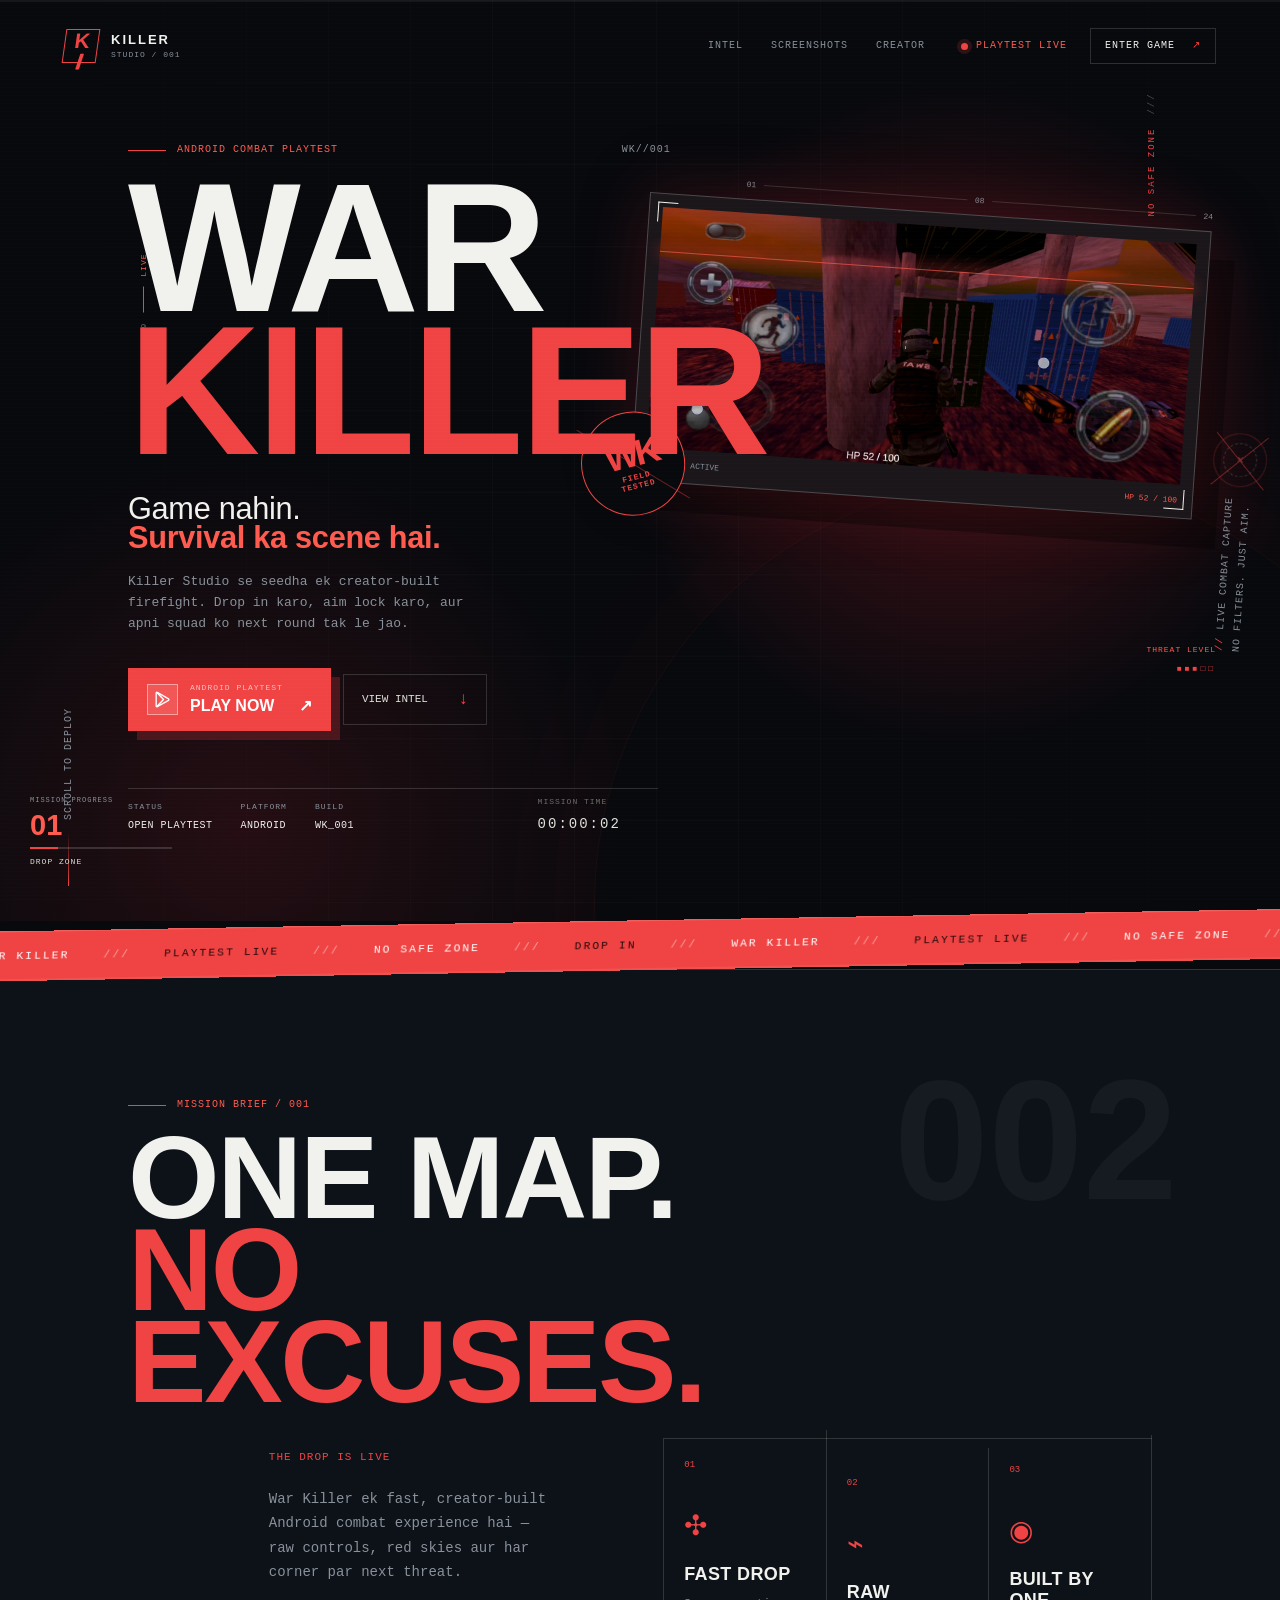
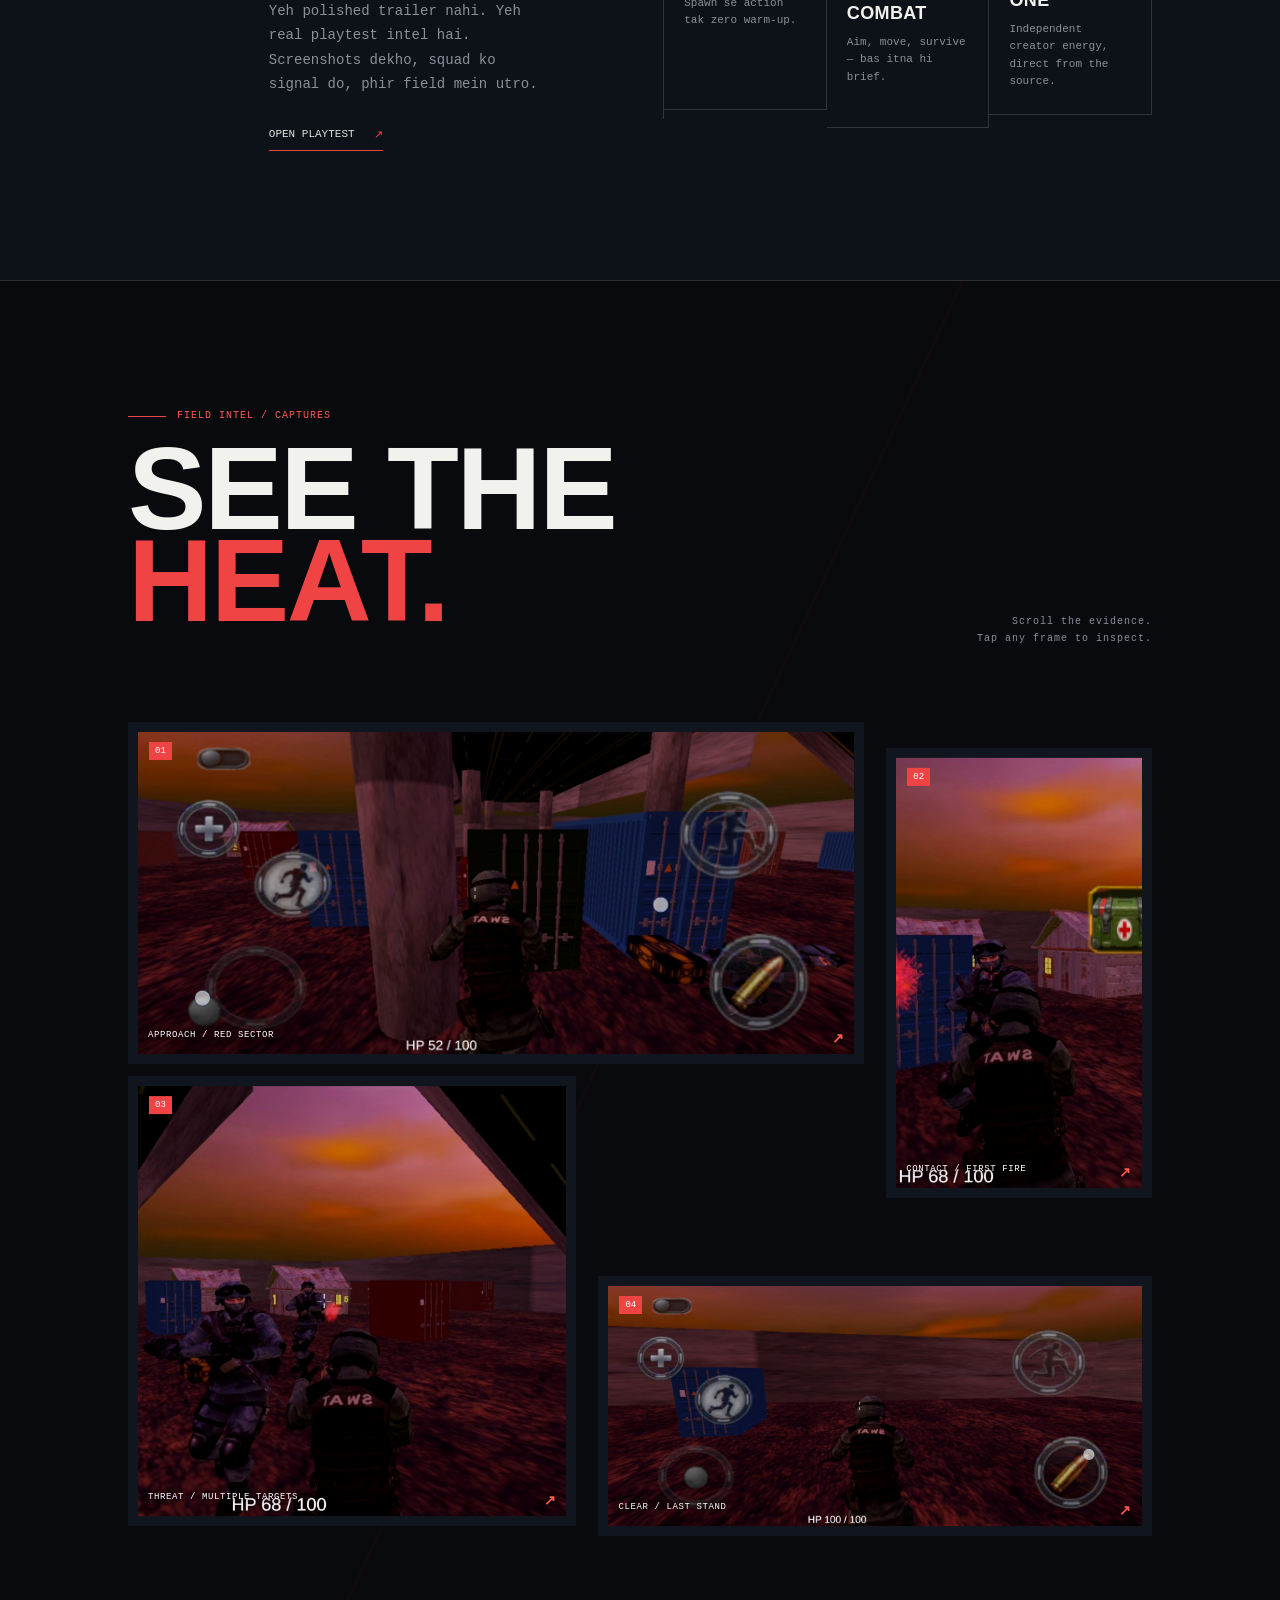
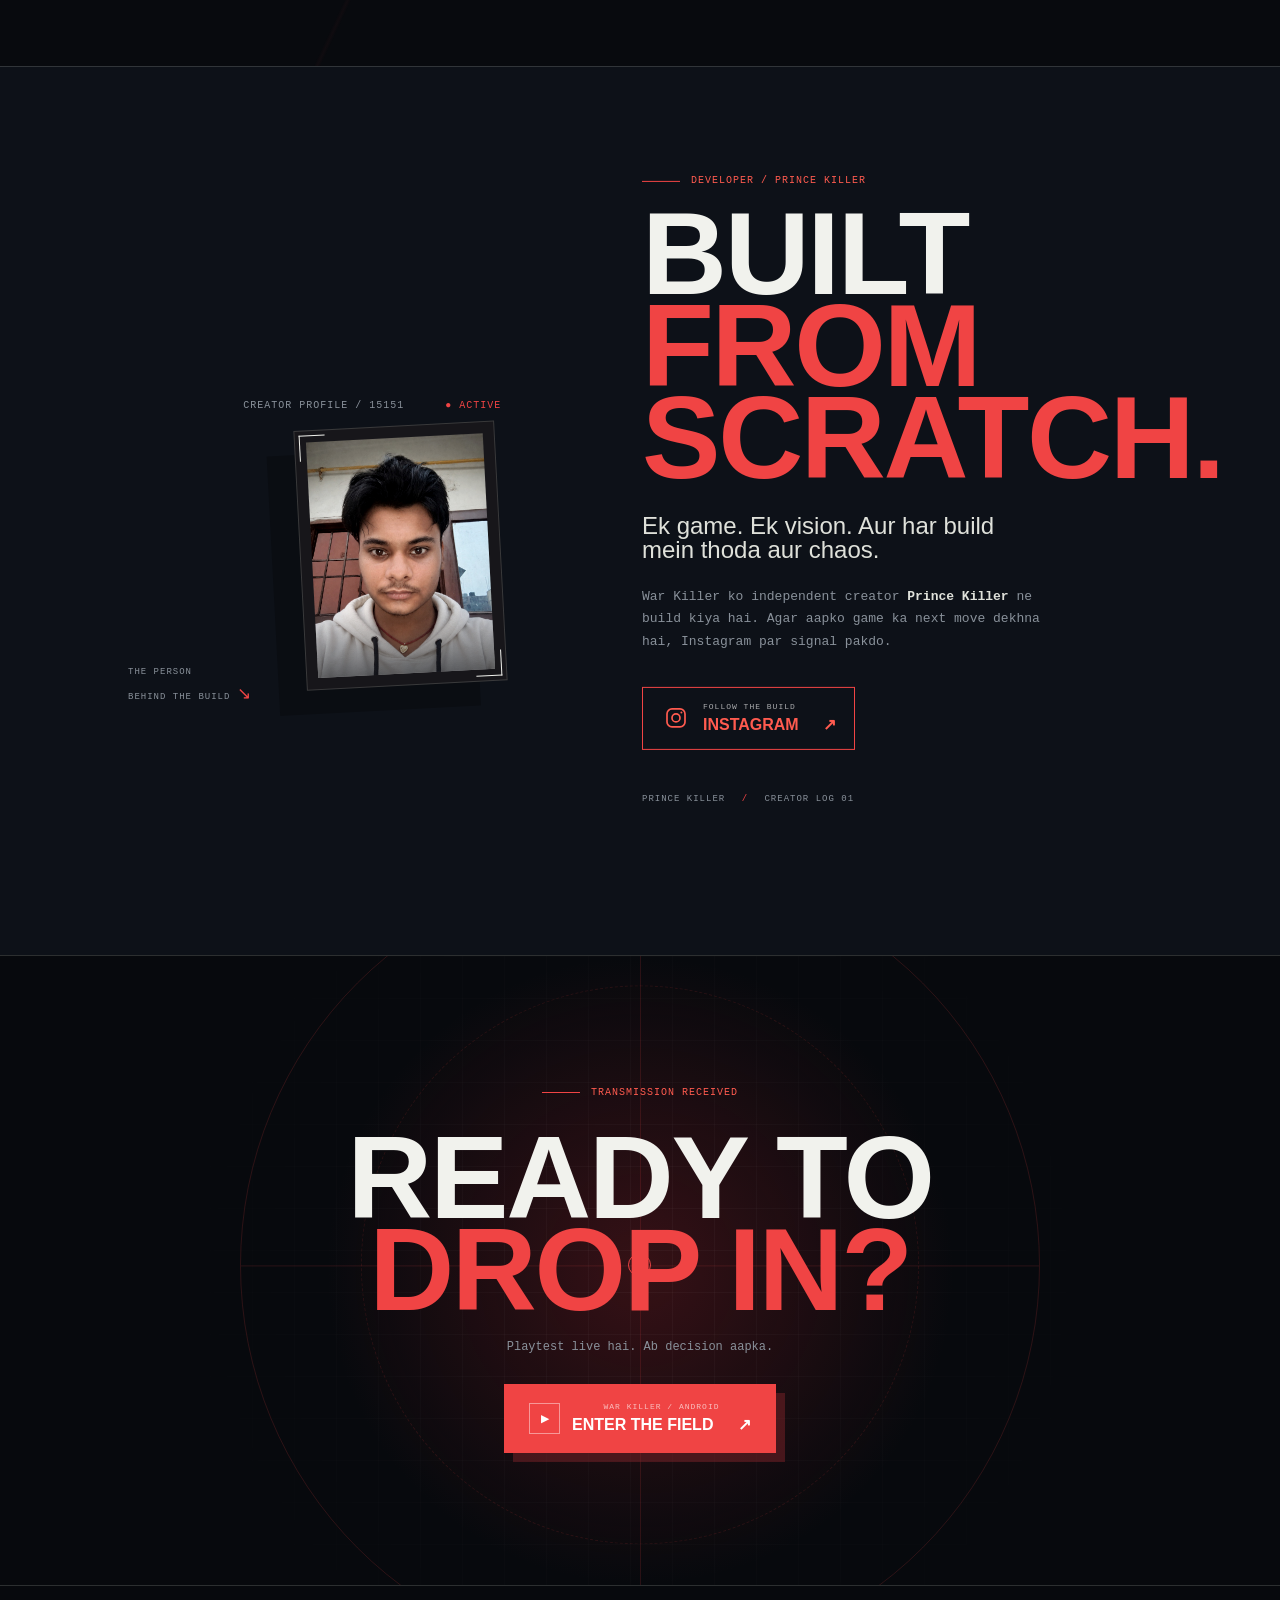
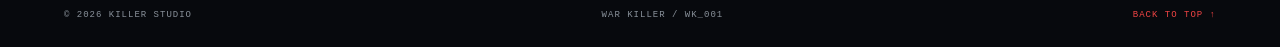
==== commit d8833417: "Add files via upload" ====
--- a/index.html
+++ b/index.html
@@ -6,6 +6,7 @@
     <meta name="theme-color" content="#07090d" />
     <link rel="icon" href="data:image/svg+xml,%3Csvg xmlns=%27http://www.w3.org/2000/svg%27 viewBox=%270 0 64 64%27%3E%3Crect width=%2764%27 height=%2764%27 rx=%2712%27 fill=%27%2307090d%27/%3E%3Ctext x=%2732%27 y=%2745%27 font-size=%2736%27 font-weight=%27900%27 text-anchor=%27middle%27 fill=%27%23f04444%27 font-family=%27Arial%27%3EK%3C/text%3E%3C/svg%3E" />
     <meta name="description" content="War Killer by Killer Studio — creator-built Android combat playtest." />
+    <script>document.documentElement.classList.add('js')</script>
     <title>War Killer — Killer Studio</title>
     <link rel="stylesheet" href="styles.css" />
   </head>
--- a/styles.css
+++ b/styles.css
@@ -420,3 +420,69 @@
 .button-primary .play-icon { background: rgba(255,255,255,.1); }
 .button-outline .instagram-glyph { width: 30px; height: 30px; }
 .button-outline:hover .instagram-glyph { transform: rotate(-8deg) scale(1.08); }
+
+
+/* ===== Smooth cinematic motion v2 =====
+   Same look, calmer motion: no flashes, no screen shake, no blur slams.
+   Everything below animates transform/opacity only. */
+:root { --ease-out: cubic-bezier(.16, 1, .3, 1); }
+.action-section { transform: none; transition: none; }
+.action-flash { display: none; }
+
+/* Reveals: content is visible by default and only hidden when JS is running. */
+.reveal { opacity: 1; transform: none; transition: none; }
+.js .reveal { opacity: 0; translate: 0 56px; transition: opacity 1.1s var(--ease-out), translate 1.3s var(--ease-out); }
+.js .reveal.is-visible { opacity: 1; translate: 0 0; }
+.reveal-delay-1 { transition-delay: .14s; }
+.reveal-delay-2 { transition-delay: .28s; }
+.hero-proof.reveal { transform: rotate(4deg); }
+.screens .shot { transform: none; }
+.screens .shot:hover { transform: translateY(-8px) rotate(-.5deg); }
+
+/* Headlines rise out of a mask once, when their section arrives. */
+.js .reveal h1, .js .reveal h2 { clip-path: inset(0 0 100% 0); translate: 0 40px; }
+.js .reveal.is-visible h1, .js .reveal.is-visible h2 { clip-path: inset(-30% -100vw -30% -30%); translate: 0 0; animation: headReveal 1.3s var(--ease-out) .12s both; }
+@keyframes headReveal { from { clip-path: inset(0 -100vw 100% -30%); translate: 0 40px; } to { clip-path: inset(-30% -100vw -30% -30%); translate: 0 0; } }
+.js .reveal .eyebrow-line { transform: scaleX(0); transform-origin: left; }
+.js .reveal.is-visible .eyebrow-line { transform: scaleX(1); transition: transform 1s var(--ease-out) .05s; }
+
+/* Hero: one orchestrated intro after the loader. */
+.js .hero-copy.reveal .hero-lede, .js .hero-copy.reveal .hero-body, .js .hero-copy.reveal .hero-buttons, .js .hero-copy.reveal .hero-specs { opacity: 0; translate: 0 34px; }
+.js body.is-ready .hero-copy.reveal.is-visible .hero-lede { opacity: 1; translate: 0 0; transition: opacity 1s var(--ease-out) .45s, translate 1.1s var(--ease-out) .45s; }
+.js body.is-ready .hero-copy.reveal.is-visible .hero-body { opacity: 1; translate: 0 0; transition: opacity 1s var(--ease-out) .6s, translate 1.1s var(--ease-out) .6s; }
+.js body.is-ready .hero-copy.reveal.is-visible .hero-buttons { opacity: 1; translate: 0 0; transition: opacity 1s var(--ease-out) .75s, translate 1.1s var(--ease-out) .75s; }
+.js body.is-ready .hero-copy.reveal.is-visible .hero-specs { opacity: 1; translate: 0 0; transition: opacity 1s var(--ease-out) .9s, translate 1.1s var(--ease-out) .9s; }
+.js .hero-proof.reveal .hero-frame { clip-path: inset(0 0 0 100%); }
+.js body.is-ready .hero-proof.reveal.is-visible .hero-frame { clip-path: inset(-140px); animation: frameWipe 1.5s var(--ease-out) .35s both, frameFloat 6s ease-in-out 1.9s infinite; }
+@keyframes frameWipe { from { clip-path: inset(0 0 0 100%); } to { clip-path: inset(-140px); } }
+
+/* Screenshots settle in with a slow zoom-out. Backwards fill keeps hover zoom working afterwards. */
+.js .shot.is-visible img { animation: imageSettle 1.6s var(--ease-out) backwards; }
+.js .creator-photo-wrap.is-visible .creator-photo img { animation: imageSettle 1.8s var(--ease-out) backwards; }
+@keyframes imageSettle { from { transform: scale(1.18); filter: brightness(.55) saturate(.8); } }
+
+/* Replace the harsh state animations with gentler ones. */
+.creator-photo-wrap.is-live .creator-photo, .final-cta.is-current .final-crosshair { animation: none; }
+.scroll-mission.is-changing, .scroll-mission.is-changing > b, .scroll-mission.is-changing > small { animation: hudFade .6s var(--ease-out); }
+@keyframes hudFade { from { opacity: .25; translate: -8px 0; } to { opacity: 1; translate: 0 0; } }
+.tactical-reticle.is-locking { scale: 1; filter: none; animation: none; }
+
+/* Ticker leans into the scroll direction. */
+.signal-ticker { --ticker-skew: 0deg; transform: rotate(-1deg) skewX(var(--ticker-skew)) scale(1.03); }
+
+/* Buttons: smooth glide for the magnetic pull. */
+.button-primary, .nav-cta { transition: translate .35s var(--ease-out), box-shadow .3s ease, background .3s ease, transform .3s ease; }
+
+@media (max-width: 760px) {
+  .hero-proof.reveal { transform: rotate(3deg); }
+  .js .reveal { translate: 0 36px; }
+  .js .reveal h1, .js .reveal h2 { translate: 0 24px; }
+  .tactical-reticle, .scroll-mission { opacity: .8; }
+}
+@media (prefers-reduced-motion: reduce) {
+  .js .reveal, .js .reveal h1, .js .reveal h2, .js .hero-copy.reveal .hero-lede, .js .hero-copy.reveal .hero-body, .js .hero-copy.reveal .hero-buttons, .js .hero-copy.reveal .hero-specs { opacity: 1; translate: 0 0; clip-path: none; }
+  .js .hero-proof.reveal .hero-frame, .js .reveal .eyebrow-line { clip-path: none; transform: none; }
+  .js .shot.is-visible img, .js .creator-photo-wrap.is-visible .creator-photo img { animation: none; }
+}
+.js body:not(.is-ready) .hero .reveal h1 { clip-path: inset(0 0 100% 0); translate: 0 40px; }
+html, body { overflow-x: clip; }
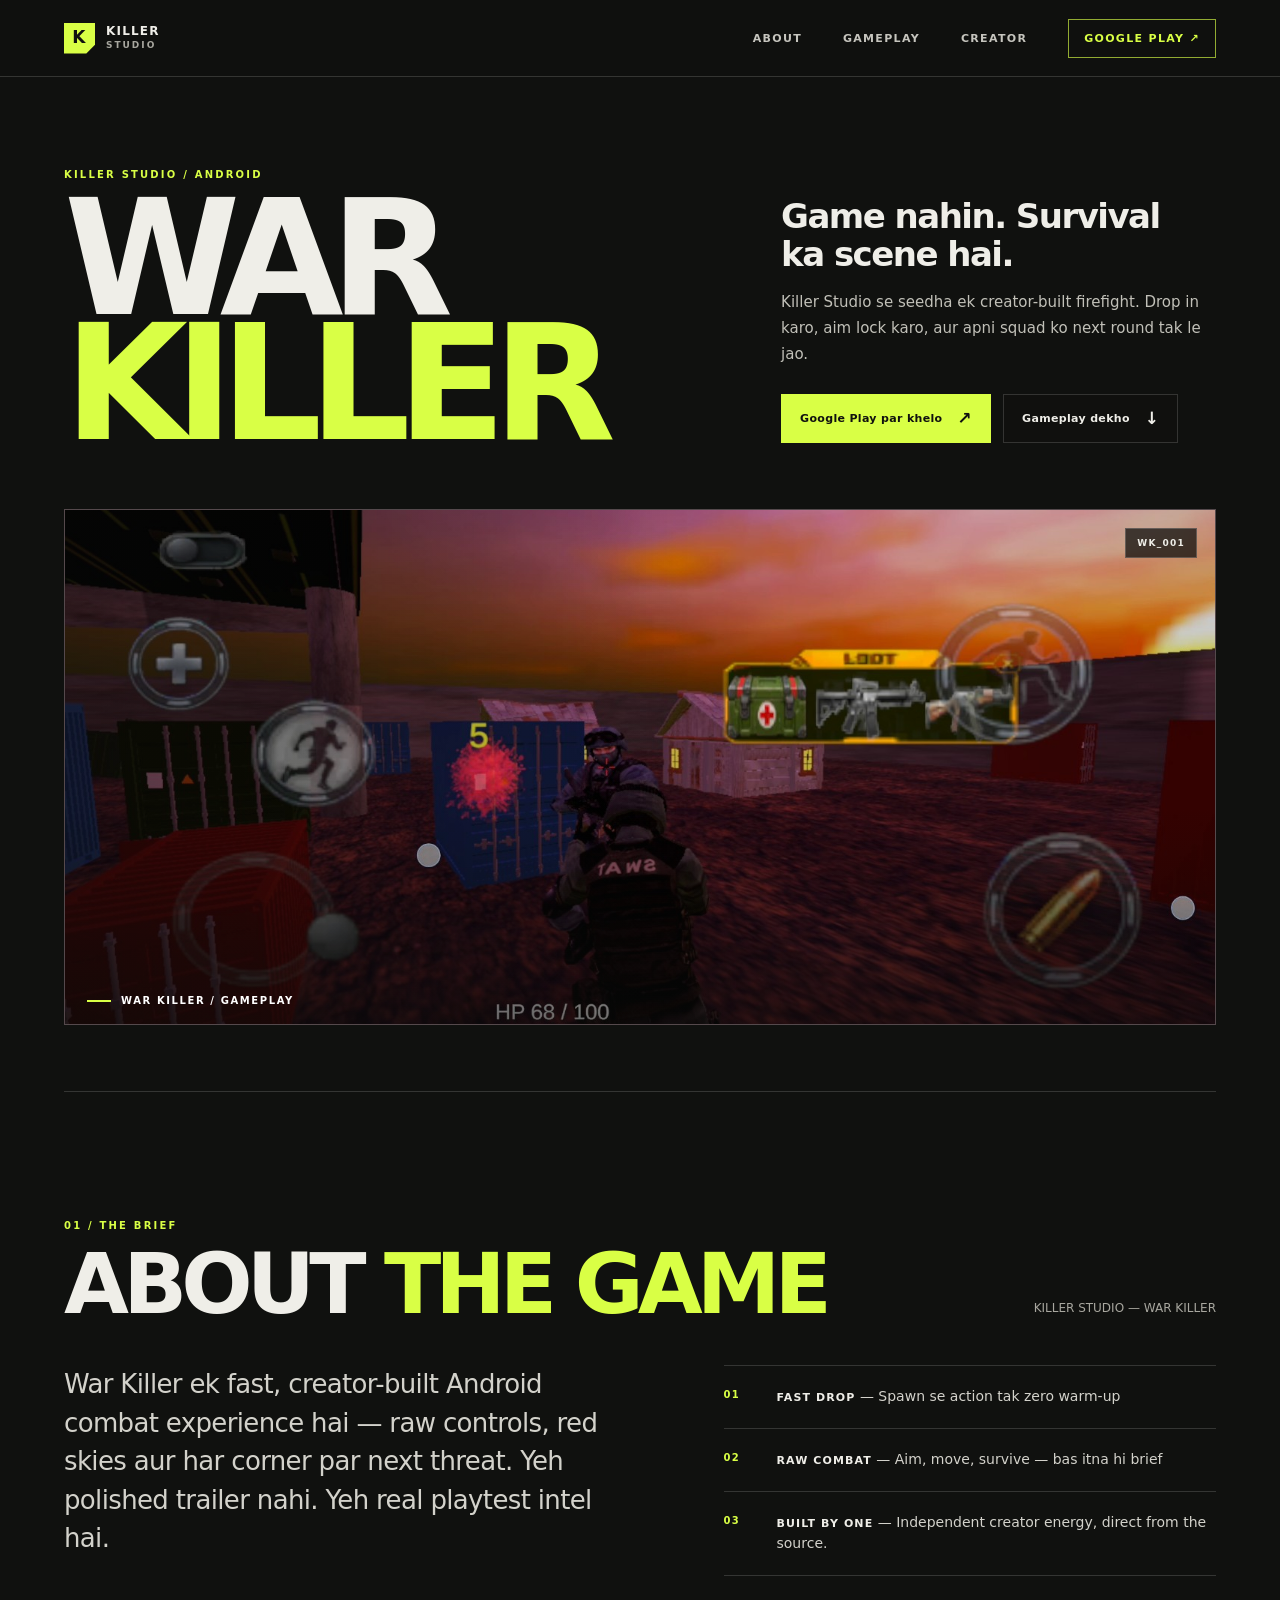
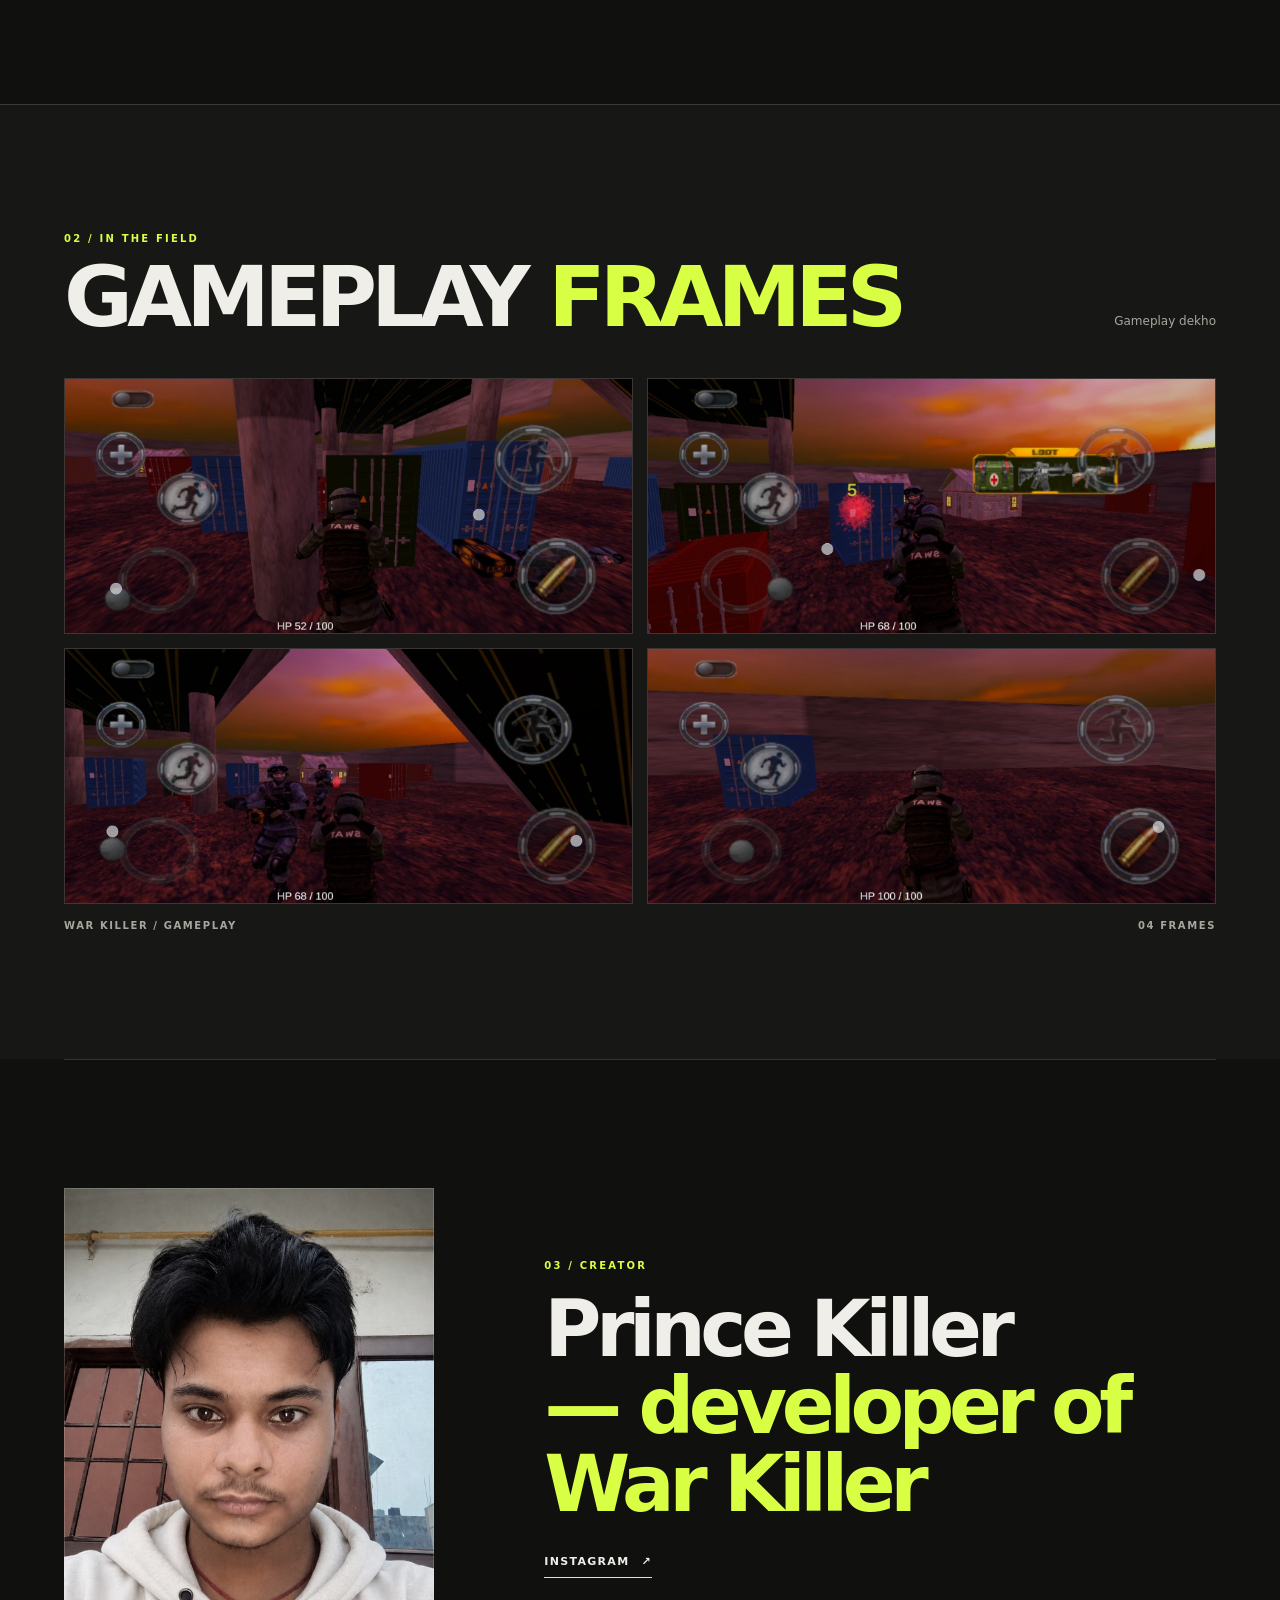
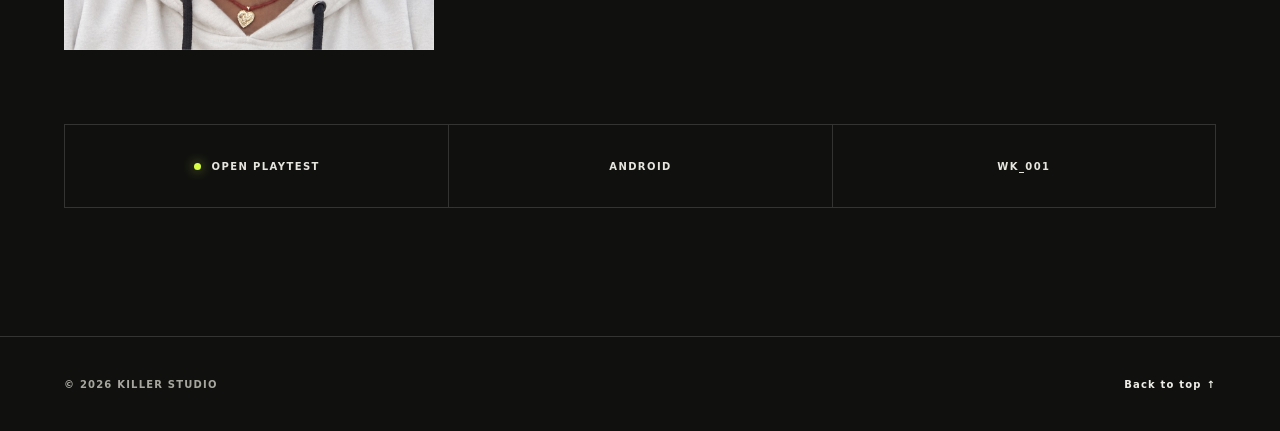
==== commit 1d5e9b21: "Rebuild War Killer website from scratch" ====
--- a/index.html
+++ b/index.html
@@ -1,160 +1,304 @@
 <!doctype html>
 <html lang="en">
-  <head>
-    <meta charset="UTF-8" />
-    <meta name="viewport" content="width=device-width, initial-scale=1.0" />
-    <meta name="theme-color" content="#07090d" />
-    <link rel="icon" href="data:image/svg+xml,%3Csvg xmlns=%27http://www.w3.org/2000/svg%27 viewBox=%270 0 64 64%27%3E%3Crect width=%2764%27 height=%2764%27 rx=%2712%27 fill=%27%2307090d%27/%3E%3Ctext x=%2732%27 y=%2745%27 font-size=%2736%27 font-weight=%27900%27 text-anchor=%27middle%27 fill=%27%23f04444%27 font-family=%27Arial%27%3EK%3C/text%3E%3C/svg%3E" />
-    <meta name="description" content="War Killer by Killer Studio — creator-built Android combat playtest." />
-    <script>document.documentElement.classList.add('js')</script>
-    <title>War Killer — Killer Studio</title>
-    <link rel="stylesheet" href="styles.css" />
-  </head>
-  <body>
-    <div class="page-loader" id="page-loader" aria-hidden="true">
-      <div class="loader-mark">K<span>//</span></div>
-      <p>INITIALIZING WAR KILLER <span>WK//001</span></p>
-      <div class="loader-track"><i></i></div>
-      <small>LOADING FIELD INTEL <b>100%</b></small>
+<head>
+  <meta charset="utf-8">
+  <meta name="viewport" content="width=device-width, initial-scale=1">
+  <meta name="theme-color" content="#10110f">
+  <meta name="description" content="Killer Studio se seedha ek creator-built firefight. Drop in karo, aim lock karo, aur apni squad ko next round tak le jao.">
+  <meta property="og:type" content="website">
+  <meta property="og:title" content="WAR KILLER — KILLER STUDIO">
+  <meta property="og:description" content="Killer Studio se seedha ek creator-built firefight. Drop in karo, aim lock karo, aur apni squad ko next round tak le jao.">
+  <meta property="og:url" content="https://princepan979851-pixel.github.io/The-killer/">
+  <link rel="canonical" href="https://princepan979851-pixel.github.io/The-killer/">
+  <title>WAR KILLER — KILLER STUDIO</title>
+  <style>
+    :root {
+      color-scheme: dark;
+      --ink: #10110f;
+      --panel: #191a17;
+      --paper: #efeee8;
+      --muted: #a8a79f;
+      --line: rgba(239, 238, 232, .16);
+      --acid: #d9ff45;
+      --red: #fa563c;
+      --content: 1240px;
+      --gutter: clamp(20px, 5vw, 72px);
+      font-family: Inter, ui-sans-serif, system-ui, -apple-system, BlinkMacSystemFont, "Segoe UI", sans-serif;
+      font-synthesis: none;
+      text-rendering: optimizeLegibility;
+    }
+    *, *::before, *::after { box-sizing: border-box; }
+    html { scroll-behavior: smooth; scroll-padding-top: 88px; background: var(--ink); }
+    body { margin: 0; background: var(--ink); color: var(--paper); min-width: 320px; }
+    body, button, a { -webkit-tap-highlight-color: transparent; }
+    a { color: inherit; }
+    button { font: inherit; }
+    img { display: block; max-width: 100%; }
+    ::selection { background: var(--acid); color: var(--ink); }
+    .skip-link { position: fixed; z-index: 30; top: 12px; left: 12px; transform: translateY(-160%); padding: 12px 16px; color: var(--ink); background: var(--acid); font-weight: 800; }
+    .skip-link:focus { transform: translateY(0); }
+    .wrap { width: min(var(--content), calc(100% - var(--gutter) * 2)); margin-inline: auto; }
+    .site-header { position: sticky; z-index: 20; top: 0; background: rgba(16, 17, 15, .9); border-bottom: 1px solid var(--line); backdrop-filter: blur(16px); }
+    .nav-shell { width: min(1440px, 100%); min-height: 76px; margin-inline: auto; padding: 0 var(--gutter); display: flex; align-items: center; justify-content: space-between; gap: 26px; }
+    .brand { display: inline-flex; align-items: center; gap: 11px; text-decoration: none; font-size: 12px; line-height: 1.05; font-weight: 900; letter-spacing: .1em; }
+    .brand-mark { display: grid; width: 31px; aspect-ratio: 1; place-items: center; color: var(--ink); background: var(--acid); font-size: 17px; font-weight: 950; clip-path: polygon(0 0, 100% 0, 100% 72%, 72% 100%, 0 100%); }
+    .brand-name { display: grid; gap: 3px; }
+    .brand-name span:last-child { color: var(--muted); font-size: 9px; letter-spacing: .22em; }
+    .nav-links { display: flex; align-items: center; gap: clamp(20px, 3.2vw, 46px); }
+    .nav-links a { color: #c6c5be; text-decoration: none; font-size: 11px; font-weight: 750; letter-spacing: .12em; text-transform: uppercase; transition: color .2s ease; }
+    .nav-links a:hover, .nav-links a:focus-visible { color: var(--acid); }
+    .nav-cta { padding: 12px 15px; border: 1px solid rgba(217,255,69,.65); color: var(--acid) !important; }
+    .menu-toggle { display: none; width: 44px; height: 44px; border: 1px solid var(--line); color: var(--paper); background: transparent; cursor: pointer; }
+    .menu-toggle span { display: block; width: 18px; height: 2px; margin: 5px auto; background: currentColor; transition: transform .2s ease; }
+    .hero { padding: clamp(42px, 7.2vw, 94px) 0 66px; overflow: hidden; }
+    .hero-top { display: grid; grid-template-columns: minmax(0, 1.06fr) minmax(260px, .72fr); align-items: end; gap: clamp(28px, 6vw, 88px); margin-bottom: clamp(32px, 5vw, 62px); }
+    .eyebrow, .section-kicker { margin: 0 0 17px; color: var(--acid); font-size: 10px; font-weight: 850; letter-spacing: .22em; text-transform: uppercase; }
+    h1 { max-width: 820px; margin: 0; font-size: clamp(68px, 12.5vw, 164px); line-height: .78; letter-spacing: -.085em; font-weight: 950; }
+    h1 span { display: block; color: var(--acid); }
+    .hero-copy { padding-bottom: 4px; }
+    .hero-copy h2 { max-width: 430px; margin: 0 0 17px; font-size: clamp(22px, 3vw, 34px); line-height: 1.13; letter-spacing: -.045em; font-weight: 750; }
+    .hero-copy p { max-width: 430px; margin: 0; color: #c1c0b8; font-size: 15px; line-height: 1.72; }
+    .hero-actions { display: flex; flex-wrap: wrap; gap: 12px; margin-top: 26px; }
+    .button { min-height: 49px; display: inline-flex; align-items: center; justify-content: center; gap: 15px; padding: 0 18px; border: 1px solid transparent; text-decoration: none; font-size: 11px; font-weight: 850; letter-spacing: .03em; transition: transform .2s ease, background .2s ease, border-color .2s ease; }
+    .button:hover { transform: translateY(-2px); }
+    .button-primary { background: var(--acid); color: var(--ink); }
+    .button-primary:hover { background: #e5ff7f; }
+    .button-quiet { border-color: var(--line); color: var(--paper); background: rgba(16,17,15,.45); }
+    .button-quiet:hover { border-color: var(--acid); }
+    .arrow { font-size: 17px; line-height: 0; }
+    .hero-frame { position: relative; min-height: 260px; aspect-ratio: 2.23 / 1; overflow: hidden; background: #291b20; border: 1px solid rgba(239,238,232,.22); }
+    .hero-frame::after { content: ""; position: absolute; inset: 0; background: linear-gradient(90deg, rgba(10,11,10,.36), transparent 55%), linear-gradient(0deg, rgba(10,11,10,.54), transparent 42%); pointer-events: none; }
+    .hero-frame img { width: 100%; height: 100%; position: absolute; inset: 0; object-fit: cover; object-position: center 54%; }
+    .frame-index { position: absolute; z-index: 1; left: 22px; bottom: 18px; display: flex; align-items: center; gap: 10px; color: white; font-size: 10px; font-weight: 850; letter-spacing: .16em; text-transform: uppercase; }
+    .frame-index::before { content: ""; width: 24px; height: 2px; background: var(--acid); }
+    .frame-corner { position: absolute; z-index: 1; top: 18px; right: 18px; padding: 9px 11px; color: var(--paper); background: rgba(16,17,15,.75); border: 1px solid rgba(239,238,232,.22); font-size: 9px; font-weight: 800; letter-spacing: .14em; }
+    .section { padding-block: clamp(72px, 10vw, 136px); border-top: 1px solid var(--line); }
+    .section-heading { display: flex; align-items: end; justify-content: space-between; gap: 30px; margin-bottom: 43px; }
+    .section-heading h2 { margin: 0; font-size: clamp(42px, 7vw, 84px); line-height: .88; letter-spacing: -.07em; font-weight: 900; }
+    .section-heading h2 span { color: var(--acid); }
+    .section-note { max-width: 260px; margin: 0 0 4px; color: var(--muted); font-size: 12px; line-height: 1.6; }
+    .about-grid { display: grid; grid-template-columns: 1.05fr .95fr; gap: clamp(42px, 9vw, 130px); align-items: start; }
+    .about-copy { max-width: 580px; margin: 0; color: #d3d2cb; font-size: clamp(18px, 2.25vw, 26px); line-height: 1.48; letter-spacing: -.025em; }
+    .feature-list { border-top: 1px solid var(--line); }
+    .feature { display: grid; grid-template-columns: 38px 1fr; gap: 15px; padding: 20px 0; border-bottom: 1px solid var(--line); }
+    .feature-number { color: var(--acid); font-size: 10px; font-weight: 850; letter-spacing: .13em; padding-top: 3px; }
+    .feature p { margin: 0; color: #d3d2cb; font-size: 14px; line-height: 1.55; }
+    .feature strong { color: var(--paper); font-size: 11px; font-weight: 900; letter-spacing: .1em; }
+    .gallery-section { background: #171815; }
+    .gallery-grid { display: grid; grid-template-columns: repeat(2, minmax(0,1fr)); gap: 14px; }
+    .shot { position: relative; display: block; width: 100%; aspect-ratio: 1536 / 691; padding: 0; border: 1px solid rgba(239,238,232,.12); overflow: hidden; background: #241c1c; cursor: zoom-in; text-align: left; }
+    .shot img { width: 100%; height: 100%; object-fit: cover; transition: transform .55s cubic-bezier(.2,.7,.2,1), filter .3s ease; }
+    .shot:hover img, .shot:focus-visible img { transform: scale(1.035); filter: saturate(1.12); }
+    .shot::after { content: "↗"; position: absolute; right: 13px; bottom: 12px; display: grid; width: 32px; height: 32px; place-items: center; color: var(--ink); background: var(--acid); font-size: 18px; opacity: 0; transform: translateY(5px); transition: opacity .2s ease, transform .2s ease; }
+    .shot:hover::after, .shot:focus-visible::after { opacity: 1; transform: translateY(0); }
+    .gallery-foot { display: flex; align-items: center; justify-content: space-between; margin-top: 16px; color: var(--muted); font-size: 10px; font-weight: 800; letter-spacing: .16em; text-transform: uppercase; }
+    .creator-section { display: grid; grid-template-columns: minmax(230px, .72fr) 1.28fr; gap: clamp(35px, 8vw, 110px); align-items: center; }
+    .portrait-frame { position: relative; max-width: 370px; aspect-ratio: 4 / 5; overflow: hidden; background: #30302b; }
+    .portrait-frame::after { content: ""; position: absolute; inset: 0; border: 1px solid rgba(239,238,232,.18); pointer-events: none; }
+    .portrait-frame img { width: 100%; height: 100%; object-fit: cover; object-position: center 35%; filter: saturate(.78); }
+    .creator-copy .section-kicker { margin-bottom: 20px; }
+    .creator-copy h2 { max-width: 640px; margin: 0 0 27px; font-size: clamp(36px, 6.4vw, 78px); line-height: .99; letter-spacing: -.07em; font-weight: 900; }
+    .creator-copy h2 span { display: block; color: var(--acid); }
+    .social-link { display: inline-flex; align-items: center; gap: 12px; padding: 0 0 9px; border-bottom: 1px solid var(--acid); color: var(--paper); text-decoration: none; font-size: 11px; font-weight: 850; letter-spacing: .12em; text-transform: uppercase; }
+    .social-link:hover { color: var(--acid); }
+    .status-strip { display: grid; grid-template-columns: repeat(3, 1fr); margin-top: 74px; border: 1px solid var(--line); }
+    .status-item { min-height: 82px; display: flex; align-items: center; justify-content: center; gap: 11px; padding: 12px; color: #e6e5de; font-size: 10px; font-weight: 850; letter-spacing: .14em; text-align: center; }
+    .status-item + .status-item { border-left: 1px solid var(--line); }
+    .status-item:first-child::before { content: ""; width: 7px; height: 7px; flex: 0 0 auto; background: var(--acid); border-radius: 50%; box-shadow: 0 0 12px rgba(217,255,69,.6); }
+    .site-footer { border-top: 1px solid var(--line); }
+    .footer-inner { min-height: 94px; display: flex; align-items: center; justify-content: space-between; gap: 20px; color: var(--muted); font-size: 10px; font-weight: 800; letter-spacing: .12em; }
+    .footer-inner p { margin: 0; }
+    .back-top { color: var(--paper); text-decoration: none; }
+    .back-top:hover { color: var(--acid); }
+    .lightbox { width: min(1100px, calc(100% - 28px)); max-width: none; max-height: min(90vh, 900px); padding: 0; border: 1px solid rgba(239,238,232,.25); background: #10110f; color: var(--paper); }
+    .lightbox::backdrop { background: rgba(4,5,4,.88); backdrop-filter: blur(7px); }
+    .lightbox-inner { position: relative; padding: 12px; }
+    .lightbox img { width: 100%; max-height: calc(90vh - 24px); object-fit: contain; }
+    .lightbox-close { position: absolute; z-index: 1; top: 20px; right: 20px; width: 44px; height: 44px; border: 1px solid rgba(255,255,255,.4); color: white; background: rgba(16,17,15,.8); font-size: 23px; cursor: pointer; }
+    :focus-visible { outline: 2px solid var(--acid); outline-offset: 4px; }
+    @media (max-width: 760px) {
+      .nav-shell { min-height: 68px; }
+      .menu-toggle { display: block; }
+      .nav-links { position: absolute; top: calc(100% + 1px); left: 0; right: 0; display: none; align-items: stretch; gap: 0; padding: 8px var(--gutter) 20px; border-bottom: 1px solid var(--line); background: rgba(16,17,15,.98); }
+      .nav-links.is-open { display: flex; flex-direction: column; }
+      .nav-links a { padding: 15px 2px; border-bottom: 1px solid var(--line); }
+      .nav-links .nav-cta { margin-top: 12px; padding: 14px; text-align: center; border: 1px solid rgba(217,255,69,.65); }
+      .hero { padding-top: 49px; }
+      .hero-top { grid-template-columns: 1fr; gap: 28px; }
+      h1 { font-size: clamp(66px, 18vw, 126px); }
+      .hero-copy { max-width: 540px; }
+      .hero-frame { min-height: 220px; aspect-ratio: 1.4 / 1; }
+      .section-heading { align-items: start; flex-direction: column; gap: 15px; margin-bottom: 30px; }
+      .section-note { max-width: 410px; }
+      .about-grid { grid-template-columns: 1fr; gap: 35px; }
+      .creator-section { grid-template-columns: minmax(0, .82fr) 1.18fr; gap: 26px; }
+      .creator-copy h2 { font-size: clamp(30px, 7.5vw, 56px); }
+      .status-strip { margin-top: 54px; }
+    }
+    @media (max-width: 520px) {
+      .hero { padding-bottom: 54px; }
+      .hero-copy p { font-size: 14px; }
+      .hero-frame { min-height: 185px; aspect-ratio: 1.15 / 1; }
+      .frame-index { left: 14px; bottom: 14px; }
+      .frame-corner { top: 12px; right: 12px; }
+      .gallery-grid { grid-template-columns: 1fr; gap: 12px; }
+      .creator-section { grid-template-columns: 1fr; gap: 28px; }
+      .portrait-frame { width: min(72%, 300px); }
+      .creator-copy h2 { font-size: clamp(40px, 11vw, 62px); }
+      .status-strip { grid-template-columns: 1fr; }
+      .status-item { min-height: 55px; }
+      .status-item + .status-item { border-left: 0; border-top: 1px solid var(--line); }
+      .footer-inner { min-height: 78px; }
+    }
+    @media (prefers-reduced-motion: reduce) {
+      *, *::before, *::after { scroll-behavior: auto !important; animation-duration: .01ms !important; animation-iteration-count: 1 !important; transition-duration: .01ms !important; }
+    }
+  </style>
+</head>
+<body>
+  <a class="skip-link" href="#main">Skip to content</a>
+  <header class="site-header" id="top">
+    <div class="nav-shell">
+      <a class="brand" href="#top" aria-label="KILLER STUDIO home">
+        <span class="brand-mark" aria-hidden="true">K</span>
+        <span class="brand-name"><span>KILLER</span><span>STUDIO</span></span>
+      </a>
+      <button class="menu-toggle" type="button" aria-label="Open navigation" aria-expanded="false" aria-controls="primary-navigation"><span></span><span></span></button>
+      <nav class="nav-links" id="primary-navigation" aria-label="Main navigation">
+        <a href="#about">About</a>
+        <a href="#gallery">Gameplay</a>
+        <a href="#creator">Creator</a>
+        <a class="nav-cta" href="https://play.google.com/store/apps/details?id=com.thekillerstudio.warkiller" target="_blank" rel="noopener noreferrer">Google Play <span aria-hidden="true">↗</span></a>
+      </nav>
     </div>
-    <div class="cursor-orb" aria-hidden="true"></div>
-    <div class="scroll-progress" aria-hidden="true"><i></i></div>
-    <div class="action-flash" aria-hidden="true"></div>
-    <div class="tactical-reticle" aria-hidden="true"><i></i><b>+</b><span></span></div>
-    <div class="scroll-mission" aria-hidden="true"><span class="scroll-mission-label">MISSION PROGRESS</span><b id="scroll-mission-value">01</b><i><em></em></i><small id="scroll-mission-name">DROP ZONE</small></div>
-    <div class="site-noise" aria-hidden="true"></div>
-    <header class="site-header" id="top">
-      <a class="brand" href="#top" aria-label="Killer Studio home">
-        <span class="brand-mark">K<span>//</span></span>
-        <span class="brand-name"><b>KILLER</b><small>STUDIO / 001</small></span>
-      </a>
-      <nav class="main-nav" id="main-nav" aria-label="Primary navigation">
-        <a href="#intel">INTEL</a>
-        <a href="#screens">SCREENSHOTS</a>
-        <a href="#creator">CREATOR</a>
-      </nav>
-      <div class="header-actions">
-        <span class="live-dot"><i></i> PLAYTEST LIVE</span>
-        <a class="nav-cta" href="https://play.google.com/store/apps/details?id=com.thekillerstudio.warkiller" target="_blank" rel="noopener noreferrer">ENTER GAME <span>↗</span></a>
-      </div>
-      <button class="menu-toggle" type="button" aria-expanded="false" aria-controls="main-nav"><span></span><span></span><span></span><b>MENU</b></button>
-    </header>
-
-    <main>
-      <section class="hero section-pad action-section" data-mission="01" data-mission-name="DROP ZONE" aria-labelledby="hero-title">
-        <div class="hero-grid" aria-hidden="true"></div>
-        <div class="hero-hud hud-a" aria-hidden="true"><span>LAT 28.6139</span><i></i><b>LIVE</b></div>
-        <div class="hero-hud hud-b" aria-hidden="true"><b>THREAT LEVEL</b><span>■■■□□</span></div>
-        <div class="hero-hud hud-c" aria-hidden="true"><span>MISSION TIME</span><b id="mission-clock">00:00:00</b></div>
-        <div class="hero-signal" aria-hidden="true"><span>///</span><b>NO SAFE ZONE</b><span>///</span></div>
-        <div class="hero-copy reveal">
-          <p class="eyebrow"><span class="eyebrow-line"></span> ANDROID COMBAT PLAYTEST <span class="eyebrow-id">WK//001</span></p>
-          <h1 id="hero-title">WAR<br /><em>KILLER</em></h1>
-          <p class="hero-lede">Game nahin.<br /><strong>Survival ka scene hai.</strong></p>
-          <p class="hero-body">Killer Studio se seedha ek creator-built firefight. Drop in karo, aim lock karo, aur apni squad ko next round tak le jao.</p>
-          <div class="hero-buttons">
-            <a class="button button-primary" href="https://play.google.com/store/apps/details?id=com.thekillerstudio.warkiller" target="_blank" rel="noopener noreferrer"><span class="button-icon play-icon" aria-hidden="true"><svg viewBox="0 0 24 24"><path d="M4 3.7v16.6c0 .7.8 1.1 1.4.7L19.7 13c.6-.4.6-1.3 0-1.7L5.4 3c-.6-.4-1.4 0-1.4.7Z"/><path d="m5.2 3.4 8.1 8.6M5.2 20.6l8.1-8.6"/></svg></span><span><small>ANDROID PLAYTEST</small>PLAY NOW <b>↗</b></span></a>
-            <a class="button button-ghost" href="#screens"><span>VIEW INTEL</span><b>↓</b></a>
+  </header>
+
+  <main id="main">
+    <section class="hero wrap" aria-labelledby="hero-title">
+      <div class="hero-top">
+        <div class="hero-heading">
+          <p class="eyebrow">KILLER STUDIO / ANDROID</p>
+          <h1 id="hero-title">WAR <span>KILLER</span></h1>
+        </div>
+        <div class="hero-copy">
+          <h2>Game nahin. Survival ka scene hai.</h2>
+          <p>Killer Studio se seedha ek creator-built firefight. Drop in karo, aim lock karo, aur apni squad ko next round tak le jao.</p>
+          <div class="hero-actions">
+            <a class="button button-primary" href="https://play.google.com/store/apps/details?id=com.thekillerstudio.warkiller" target="_blank" rel="noopener noreferrer">Google Play par khelo <span class="arrow" aria-hidden="true">↗</span></a>
+            <a class="button button-quiet" href="#gallery">Gameplay dekho <span class="arrow" aria-hidden="true">↓</span></a>
           </div>
-          <div class="hero-specs" aria-label="Game status">
-            <div><small>STATUS</small><strong>OPEN PLAYTEST</strong></div>
-            <div><small>PLATFORM</small><strong>ANDROID</strong></div>
-            <div><small>BUILD</small><strong>WK_001</strong></div>
-          </div>
-        </div>
-
-        <div class="hero-proof reveal reveal-delay-1">
-          <div class="proof-ruler"><span>01</span><i></i><span>08</span><i></i><span>24</span></div>
-          <figure class="hero-frame">
-            <div class="frame-corner frame-corner-tl"></div><div class="frame-corner frame-corner-br"></div>
-            <img src="assets/gameplay-01.jpg" alt="War Killer gameplay: soldier moving through the combat map" />
-            <div class="scan-line"></div>
-            <figcaption><span>CAM_01 / ACTIVE</span><span>HP 52 / 100</span></figcaption>
-          </figure>
-          <div class="proof-stamp"><span>WK</span><b>FIELD<br />TESTED</b><i></i></div>
-          <p class="proof-note"><span>//</span> LIVE COMBAT CAPTURE<br />NO FILTERS. JUST AIM.</p>
-        </div>
-
-        <div class="scroll-cue" aria-hidden="true"><span></span> SCROLL TO DEPLOY</div>
-      </section>
-
-      <div class="signal-ticker" aria-hidden="true"><div><span>WAR KILLER</span><i>///</i><b>PLAYTEST LIVE</b><i>///</i><span>NO SAFE ZONE</span><i>///</i><b>DROP IN</b><i>///</i><span>WAR KILLER</span><i>///</i><b>PLAYTEST LIVE</b><i>///</i><span>NO SAFE ZONE</span><i>///</i><b>DROP IN</b><i>///</i></div></div>
-
-      <section class="intel section-pad action-section" id="intel" data-mission="02" data-mission-name="MISSION BRIEF" aria-labelledby="intel-title">
-        <div class="section-heading reveal">
-          <p class="eyebrow"><span class="eyebrow-line"></span> MISSION BRIEF / 001</p>
-          <h2 id="intel-title">ONE MAP.<br /><em>NO EXCUSES.</em></h2>
-        </div>
-        <div class="intel-layout">
-          <div class="intel-copy reveal">
-            <p class="display-kicker">THE DROP IS LIVE</p>
-            <p>War Killer ek fast, creator-built Android combat experience hai — raw controls, red skies aur har corner par next threat.</p>
-            <p>Yeh polished trailer nahi. Yeh real playtest intel hai. Screenshots dekho, squad ko signal do, phir field mein utro.</p>
-            <a class="text-link" href="https://play.google.com/store/apps/details?id=com.thekillerstudio.warkiller" target="_blank" rel="noopener noreferrer">OPEN PLAYTEST <span>↗</span></a>
-          </div>
-          <div class="intel-cards reveal reveal-delay-1">
-            <article class="intel-card"><span class="card-index">01</span><div class="card-icon">✣</div><h3>FAST DROP</h3><p>Spawn se action tak zero warm-up.</p></article>
-            <article class="intel-card"><span class="card-index">02</span><div class="card-icon">⌁</div><h3>RAW COMBAT</h3><p>Aim, move, survive — bas itna hi brief.</p></article>
-            <article class="intel-card"><span class="card-index">03</span><div class="card-icon">◉</div><h3>BUILT BY ONE</h3><p>Independent creator energy, direct from the source.</p></article>
-          </div>
-        </div>
-      </section>
-
-      <section class="screens section-pad action-section" id="screens" data-mission="03" data-mission-name="FIELD INTEL" aria-labelledby="screens-title">
-        <div class="screens-top reveal">
-          <div><p class="eyebrow"><span class="eyebrow-line"></span> FIELD INTEL / CAPTURES</p><h2 id="screens-title">SEE THE<br /><em>HEAT.</em></h2></div>
-          <p class="section-note">Scroll the evidence.<br />Tap any frame to inspect.</p>
-        </div>
-        <div class="gallery" role="list">
-          <button class="shot shot-wide reveal" type="button" data-index="0" data-title="Approach / Red Sector" data-meta="CAM_01 — HP 52 / 100" role="listitem">
-            <span class="shot-number">01</span><img src="assets/gameplay-01.jpg" alt="War Killer screenshot showing a soldier entering a red combat zone" /><span class="shot-caption">APPROACH / RED SECTOR <b>↗</b></span>
-          </button>
-          <button class="shot shot-tall reveal reveal-delay-1" type="button" data-index="1" data-title="Contact / First Fire" data-meta="CAM_02 — HP 68 / 100" role="listitem">
-            <span class="shot-number">02</span><img src="assets/gameplay-02.jpg" alt="War Killer screenshot showing a firefight near shipping containers" /><span class="shot-caption">CONTACT / FIRST FIRE <b>↗</b></span>
-          </button>
-          <button class="shot shot-tall reveal reveal-delay-2" type="button" data-index="2" data-title="Threat / Multiple Targets" data-meta="CAM_03 — SQUAD CONTACT" role="listitem">
-            <span class="shot-number">03</span><img src="assets/gameplay-03.jpg" alt="War Killer screenshot showing multiple enemies in the distance" /><span class="shot-caption">THREAT / MULTIPLE TARGETS <b>↗</b></span>
-          </button>
-          <button class="shot shot-wide reveal reveal-delay-1" type="button" data-index="3" data-title="Clear / Last Stand" data-meta="CAM_04 — HP 100 / 100" role="listitem">
-            <span class="shot-number">04</span><img src="assets/gameplay-04.jpg" alt="War Killer screenshot showing a soldier crossing the open red terrain" /><span class="shot-caption">CLEAR / LAST STAND <b>↗</b></span>
-          </button>
-        </div>
-      </section>
-
-      <section class="creator section-pad action-section" id="creator" data-mission="04" data-mission-name="CREATOR BASE" aria-labelledby="creator-title">
-        <div class="creator-photo-wrap reveal">
-          <div class="creator-serial">CREATOR PROFILE / 15151 <span>● ACTIVE</span></div>
-          <div class="creator-photo"><img src="assets/developer.png" alt="Prince Killer, developer of War Killer" /><span class="photo-bracket top"></span><span class="photo-bracket bottom"></span></div>
-          <p class="creator-photo-note">THE PERSON<br />BEHIND THE BUILD <span>↘</span></p>
-        </div>
-        <div class="creator-copy reveal reveal-delay-1">
-          <p class="eyebrow"><span class="eyebrow-line"></span> DEVELOPER / PRINCE KILLER</p>
-          <h2 id="creator-title">BUILT<br /><em>FROM SCRATCH.</em></h2>
-          <p class="creator-lede">Ek game. Ek vision. Aur har build mein thoda aur chaos.</p>
-          <p>War Killer ko independent creator <strong>Prince Killer</strong> ne build kiya hai. Agar aapko game ka next move dekhna hai, Instagram par signal pakdo.</p>
-          <a class="button button-outline" href="https://www.instagram.com/princekiller444?stkn=MzhtbThiODlsOTB1" target="_blank" rel="noopener noreferrer"><span class="instagram-glyph" aria-hidden="true"><svg viewBox="0 0 24 24"><rect x="3" y="3" width="18" height="18" rx="5"/><circle cx="12" cy="12" r="4"/><circle class="instagram-dot" cx="17.4" cy="6.6" r="1"/></svg></span><span><small>FOLLOW THE BUILD</small>INSTAGRAM <b>↗</b></span></a>
-          <div class="creator-signature">PRINCE KILLER <span>/</span> CREATOR LOG 01</div>
-        </div>
-      </section>
-
-      <section class="final-cta section-pad reveal action-section" data-mission="05" data-mission-name="FINAL DROP" aria-labelledby="final-title">
-        <div class="final-crosshair" aria-hidden="true"><span></span><i></i></div>
-        <p class="eyebrow"><span class="eyebrow-line"></span> TRANSMISSION RECEIVED</p>
-        <h2 id="final-title">READY TO<br /><em>DROP IN?</em></h2>
-        <p>Playtest live hai. Ab decision aapka.</p>
-        <a class="button button-primary button-large" href="https://play.google.com/store/apps/details?id=com.thekillerstudio.warkiller" target="_blank" rel="noopener noreferrer"><span class="button-icon">▶</span><span><small>WAR KILLER / ANDROID</small>ENTER THE FIELD <b>↗</b></span></a>
-      </section>
-    </main>
-
-    <footer class="site-footer"><span>© 2026 KILLER STUDIO</span><span>WAR KILLER / WK_001</span><a href="#top">BACK TO TOP ↑</a></footer>
-
-    <div class="lightbox" id="lightbox" aria-hidden="true" role="dialog" aria-modal="true" aria-labelledby="lightbox-title">
-      <button class="lightbox-close" type="button" aria-label="Close screenshot viewer">× <span>CLOSE</span></button>
-      <button class="lightbox-arrow lightbox-prev" type="button" aria-label="Previous screenshot">←</button>
-      <figure class="lightbox-figure"><img id="lightbox-image" src="" alt="" /><figcaption><span id="lightbox-title"></span><small id="lightbox-meta"></small></figcaption></figure>
-      <button class="lightbox-arrow lightbox-next" type="button" aria-label="Next screenshot">→</button>
-      <div class="lightbox-count" id="lightbox-count">01 / 04</div>
+        </div>
+      </div>
+      <div class="hero-frame" aria-label="War Killer gameplay">
+        <img src="gameplay-02.jpg" alt="War Killer gameplay at sunset, with combat controls and a firefight in view" fetchpriority="high">
+        <span class="frame-index">War Killer / Gameplay</span>
+        <span class="frame-corner">WK_001</span>
+      </div>
+    </section>
+
+    <section class="section wrap" id="about" aria-labelledby="about-title">
+      <div class="section-heading">
+        <div><p class="section-kicker">01 / The brief</p><h2 id="about-title">ABOUT <span>THE GAME</span></h2></div>
+        <p class="section-note">KILLER STUDIO — WAR KILLER</p>
+      </div>
+      <div class="about-grid">
+        <p class="about-copy">War Killer ek fast, creator-built Android combat experience hai — raw controls, red skies aur har corner par next threat. Yeh polished trailer nahi. Yeh real playtest intel hai.</p>
+        <div class="feature-list" aria-label="Game features">
+          <div class="feature"><span class="feature-number">01</span><p><strong>FAST DROP</strong> — Spawn se action tak zero warm-up</p></div>
+          <div class="feature"><span class="feature-number">02</span><p><strong>RAW COMBAT</strong> — Aim, move, survive — bas itna hi brief</p></div>
+          <div class="feature"><span class="feature-number">03</span><p><strong>BUILT BY ONE</strong> — Independent creator energy, direct from the source.</p></div>
+        </div>
+      </div>
+    </section>
+
+    <section class="section gallery-section" id="gallery" aria-labelledby="gallery-title">
+      <div class="wrap">
+        <div class="section-heading">
+          <div><p class="section-kicker">02 / In the field</p><h2 id="gallery-title">GAMEPLAY <span>FRAMES</span></h2></div>
+          <p class="section-note">Gameplay dekho</p>
+        </div>
+        <div class="gallery-grid">
+          <button class="shot" type="button" data-image="gameplay-01.jpg" aria-label="View gameplay screenshot 1 of 4"><img src="gameplay-01.jpg" alt="War Killer gameplay screenshot 1" loading="lazy"></button>
+          <button class="shot" type="button" data-image="gameplay-02.jpg" aria-label="View gameplay screenshot 2 of 4"><img src="gameplay-02.jpg" alt="War Killer gameplay screenshot 2" loading="lazy"></button>
+          <button class="shot" type="button" data-image="gameplay-03.jpg" aria-label="View gameplay screenshot 3 of 4"><img src="gameplay-03.jpg" alt="War Killer gameplay screenshot 3" loading="lazy"></button>
+          <button class="shot" type="button" data-image="gameplay-04.jpg" aria-label="View gameplay screenshot 4 of 4"><img src="gameplay-04.jpg" alt="War Killer gameplay screenshot 4" loading="lazy"></button>
+        </div>
+        <div class="gallery-foot"><span>War Killer / Gameplay</span><span>04 Frames</span></div>
+      </div>
+    </section>
+
+    <section class="section wrap" id="creator" aria-labelledby="creator-title">
+      <div class="creator-section">
+        <div class="portrait-frame"><img src="developer.png" alt="Prince Killer, developer of War Killer" loading="lazy"></div>
+        <div class="creator-copy">
+          <p class="section-kicker">03 / Creator</p>
+          <h2 id="creator-title">Prince Killer <span>— developer of War Killer</span></h2>
+          <a class="social-link" href="https://www.instagram.com/princekiller444/" target="_blank" rel="noopener noreferrer" aria-label="Prince Killer on Instagram, opens in a new tab">Instagram <span aria-hidden="true">↗</span></a>
+        </div>
+      </div>
+      <div class="status-strip" aria-label="Playtest and platform status">
+        <div class="status-item">OPEN PLAYTEST</div>
+        <div class="status-item">ANDROID</div>
+        <div class="status-item">WK_001</div>
+      </div>
+    </section>
+  </main>
+
+  <footer class="site-footer">
+    <div class="wrap footer-inner"><p>© 2026 KILLER STUDIO</p><a class="back-top" href="#top">Back to top <span aria-hidden="true">↑</span></a></div>
+  </footer>
+
+  <dialog class="lightbox" aria-label="Gameplay image viewer">
+    <div class="lightbox-inner">
+      <button class="lightbox-close" type="button" aria-label="Close image viewer">×</button>
+      <img src="gameplay-01.jpg" alt="Expanded War Killer gameplay screenshot">
     </div>
-    <script src="app.js" defer></script>
-  </body>
+  </dialog>
+
+  <script>
+    (() => {
+      const menuButton = document.querySelector('.menu-toggle');
+      const nav = document.querySelector('#primary-navigation');
+      const menuLinks = nav.querySelectorAll('a');
+
+      const setMenu = (open) => {
+        menuButton.setAttribute('aria-expanded', String(open));
+        menuButton.setAttribute('aria-label', open ? 'Close navigation' : 'Open navigation');
+        nav.classList.toggle('is-open', open);
+      };
+      menuButton.addEventListener('click', () => {
+        setMenu(menuButton.getAttribute('aria-expanded') !== 'true');
+      });
+      menuLinks.forEach((link) => link.addEventListener('click', () => setMenu(false)));
+      document.addEventListener('keydown', (event) => {
+        if (event.key === 'Escape' && menuButton.getAttribute('aria-expanded') === 'true') {
+          setMenu(false);
+          menuButton.focus();
+        }
+      });
+
+      const dialog = document.querySelector('.lightbox');
+      const dialogImage = dialog.querySelector('img');
+      const closeButton = dialog.querySelector('.lightbox-close');
+      let previousFocus = null;
+      document.querySelectorAll('.shot').forEach((shot) => {
+        shot.addEventListener('click', () => {
+          previousFocus = shot;
+          const image = shot.querySelector('img');
+          dialogImage.src = shot.dataset.image;
+          dialogImage.alt = image.alt;
+          dialog.showModal();
+          closeButton.focus();
+        });
+      });
+      closeButton.addEventListener('click', () => dialog.close());
+      dialog.addEventListener('click', (event) => {
+        if (event.target === dialog) dialog.close();
+      });
+      dialog.addEventListener('close', () => {
+        if (previousFocus && previousFocus.isConnected) previousFocus.focus();
+      });
+    })();
+  </script>
+</body>
 </html>
